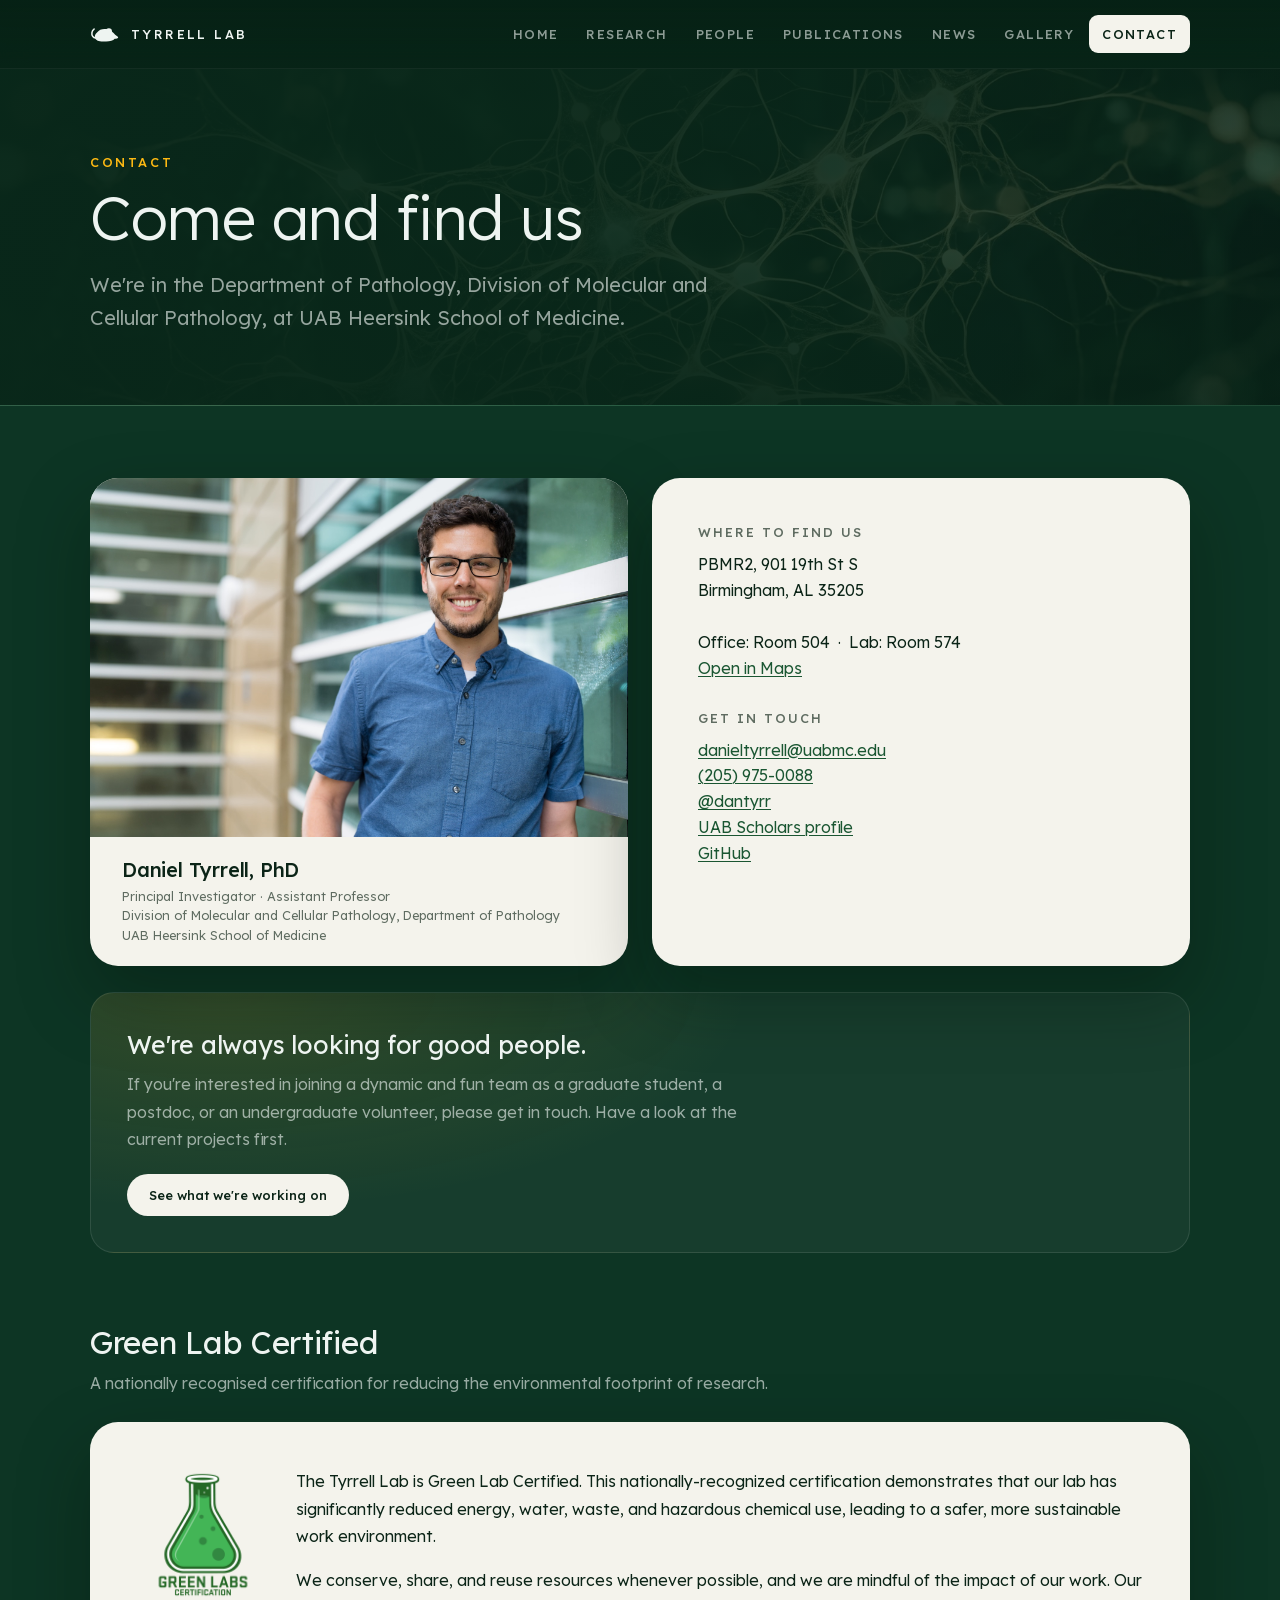
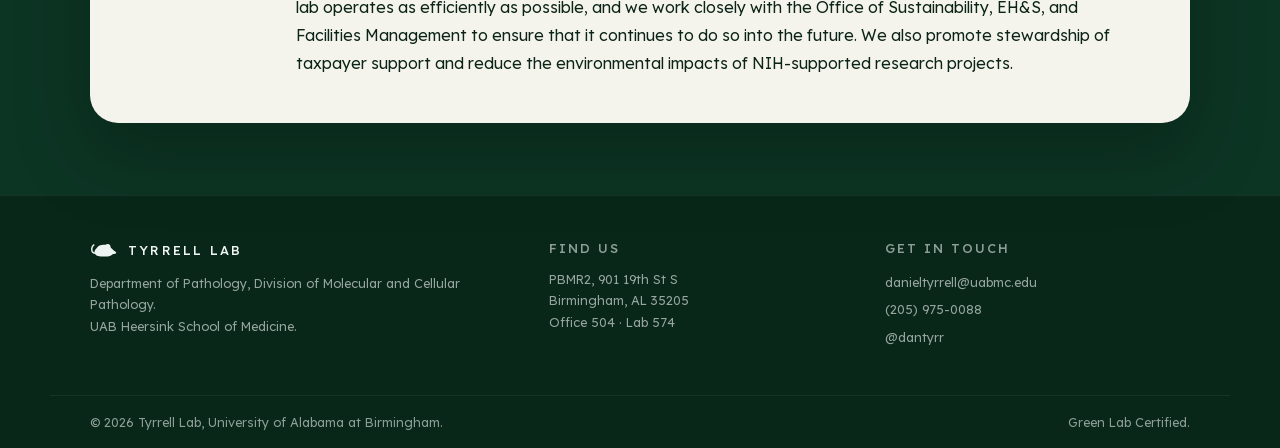
==== contact.html @ c0b66953 "v1" ====
<!DOCTYPE html>
<html lang="en">
<head>
<meta charset="utf-8">
<meta name="viewport" content="width=device-width, initial-scale=1, viewport-fit=cover">
<title>Contact &middot; Tyrrell Lab</title>
<meta name="description" content="Contact the Tyrrell Lab, Department of Pathology, UAB Heersink School of Medicine, Birmingham, Alabama.">
<link rel="icon" href="data:image/svg+xml,%3Csvg xmlns='http://www.w3.org/2000/svg' viewBox='0 0 22 24'%3E%3Crect width='22' height='24' rx='3' fill='%231a5632'/%3E%3Cellipse cx='11.4' cy='13' rx='6.2' ry='4.3' fill='%23fff'/%3E%3Ccircle cx='7.6' cy='8.9' r='2.5' fill='%23fff'/%3E%3Ccircle cx='16.3' cy='12.2' r='.9' fill='%231a5632'/%3E%3Cpath d='M5.4 14.6c-2 .3-3.2-.7-3-2.4' fill='none' stroke='%23fff' stroke-width='1.15' stroke-linecap='round'/%3E%3C/svg%3E">
<link rel="stylesheet" href="assets/css/site.css?v=89">
</head>
<body>
<div class="doc">
<a class="skip" href="#main">Skip to content</a>

<header class="hdr">
  <div class="hdr-in">
    <a class="brand" href="index.html"><svg viewBox="0 0 28 19" aria-hidden="true"><path d="M6.8 7.4C8.5 4.8 12.6 3.7 16.3 4.7c3.3.9 5.2 3 7.2 5 1.2 1.2 2.8 1.6 2.8 2.5s-1.8 1.2-3.2 1.2c-1.4 1.7-4.4 2.6-8 2.6h-4.5c-3.4 0-6.1-1.9-6.1-4.4 0-1.6.9-3 2.3-4.2Z"/><circle cx="17.6" cy="6.5" r="2.9"/><path d="M5.3 12.8C2.9 12.4 1.4 10.3 1.8 7.8 2 6.4 2.7 5.2 3.8 4.4" fill="none" stroke="currentColor" stroke-width="1.45" stroke-linecap="round" stroke-linejoin="round"/></svg><span>Tyrrell&nbsp;Lab</span></a>
    <button class="navtoggle" type="button" aria-expanded="false" aria-controls="nav" aria-label="Menu">
      <svg viewBox="0 0 24 24"><path d="M4 7h16M4 12h16M4 17h16"/></svg>
    </button>
    <nav class="mainnav" id="nav" aria-label="Primary">
      <a href="index.html">Home</a>
      <a href="research.html">Research</a>
      <a href="people.html">People</a>
      <a href="publications.html">Publications</a>
      <a href="news.html">News</a>
      <a href="gallery.html">Gallery</a>
      <a href="contact.html" aria-current="page">Contact</a>
    </nav>
  </div>
</header>

<section class="phero phero--cover">
  <div class="phero-bg" aria-hidden="true">
    <img src="assets/img/contact-cover.webp" width="1800" height="1005" alt=""
         fetchpriority="high" decoding="async">
  </div>
  <div class="phero-in">
    <p class="kicker">Contact</p>
    <h1>Come and find&nbsp;us</h1>
    <p class="sub">We're in the Department of Pathology, Division of Molecular and Cellular Pathology, at UAB Heersink School of Medicine.</p>
  </div>
</section>

<main class="body" id="main">
<div class="wrap">
  <div class="cmain">
  <figure class="pi-photo">
    <img src="assets/img/daniel-tyrrell-portrait.jpg" width="1800" height="1200"
         alt="Daniel Tyrrell outside the UAB Heersink School of Medicine"
         loading="eager" decoding="async">
    <figcaption>
      <span class="who">Daniel Tyrrell, PhD</span>
      <span class="what">Principal Investigator &middot; Assistant Professor<br>
        Division of Molecular and Cellular Pathology, Department of Pathology<br>
        UAB Heersink School of Medicine</span>
    </figcaption>
  </figure>

  <div class="sheet">
    <div class="cgrid">
      <div class="cblock">
        <h2>Where to find us</h2>
        <p class="big">
          PBMR2, 901 19th St S<br>
          Birmingham, AL 35205<br><br>
          Office: Room 504 &nbsp;&middot;&nbsp; Lab: Room 574<br>
          <a href="https://www.google.com/maps/search/?api=1&amp;query=901+19th+St+S,+Birmingham,+AL+35205" rel="noopener">Open in Maps</a>
        </p>
      </div>
      <div class="cblock">
        <h2>Get in touch</h2>
        <p class="big">
          <a href="mailto:danieltyrrell@uabmc.edu">danieltyrrell@uabmc.edu</a><br>
          <a href="tel:+12059750088">(205) 975-0088</a><br>
          <a href="https://www.twitter.com/dantyrr" rel="noopener">@dantyrr</a><br>
          <a href="https://scholars.uab.edu/display/dtyrrell" rel="noopener">UAB Scholars profile</a><br>
          <a href="https://github.com/dantyrr" rel="noopener">GitHub</a>
        </p>
      </div>
    </div>
  </div>
  </div>

  <div class="callout">
    <h2>We're always looking for good people.</h2>
    <p>If you're interested in joining a dynamic and fun team as a graduate student, a postdoc, or an undergraduate volunteer, please get in touch. Have a look at the current projects first.</p>
    <a class="cta" href="research.html">See what we're working on</a>
  </div>
</div>

<div class="wrap" style="padding-top:0">
  <h2 class="sec">Green Lab Certified</h2>
  <p class="sec-note">A nationally recognised certification for reducing the environmental footprint of research.</p>
  <div class="sheet">
    <div class="glab">
      <img src="assets/img/green-labs-logo_0.png" alt="Green Labs certification mark" width="132" height="132">
      <div class="prose">
        <p>The Tyrrell Lab is Green Lab Certified. This nationally-recognized certification demonstrates that our lab
           has significantly reduced energy, water, waste, and hazardous chemical use, leading to a safer, more
           sustainable work environment.</p>
        <p>We conserve, share, and reuse resources whenever possible, and we are mindful of the impact of our work.
           Our lab operates as efficiently as possible, and we work closely with the Office of Sustainability, EH&amp;S,
           and Facilities Management to ensure that it continues to do so into the future. We also promote stewardship
           of taxpayer support and reduce the environmental impacts of NIH-supported research projects.</p>
      </div>
    </div>
  </div>
</div>
</main>

<footer class="ftr">
  <div class="ftr-in">
    <div>
      <div class="fbrand"><svg viewBox="0 0 28 19" aria-hidden="true"><path d="M6.8 7.4C8.5 4.8 12.6 3.7 16.3 4.7c3.3.9 5.2 3 7.2 5 1.2 1.2 2.8 1.6 2.8 2.5s-1.8 1.2-3.2 1.2c-1.4 1.7-4.4 2.6-8 2.6h-4.5c-3.4 0-6.1-1.9-6.1-4.4 0-1.6.9-3 2.3-4.2Z"/><circle cx="17.6" cy="6.5" r="2.9"/><path d="M5.3 12.8C2.9 12.4 1.4 10.3 1.8 7.8 2 6.4 2.7 5.2 3.8 4.4" fill="none" stroke="currentColor" stroke-width="1.45" stroke-linecap="round" stroke-linejoin="round"/></svg><span>Tyrrell&nbsp;Lab</span></div>
      <p>Department of Pathology, Division of Molecular&nbsp;and&nbsp;Cellular Pathology.<br>
         UAB Heersink School of Medicine.</p>
    </div>
    <div>
      <h2>Find us</h2>
      <p>PBMR2, 901 19th St S<br>Birmingham, AL 35205<br>Office 504 &middot; Lab 574</p>
    </div>
    <div>
      <h2>Get in touch</h2>
      <a href="mailto:danieltyrrell@uabmc.edu">danieltyrrell@uabmc.edu</a>
      <a href="tel:+12059750088">(205) 975-0088</a>
      <a href="https://www.twitter.com/dantyrr" rel="noopener">@dantyrr</a>
    </div>
  </div>
  <div class="legal">
    <span>&copy; 2026 Tyrrell Lab, University of Alabama at Birmingham.</span>
    <span>Green Lab Certified.</span>
  </div>
</footer>
</div>

<script>
(function(){
  var b=document.querySelector('.navtoggle'), n=document.getElementById('nav');
  if(!b||!n) return;
  b.addEventListener('click',function(){
    var open=n.classList.toggle('open');
    b.setAttribute('aria-expanded', open?'true':'false');
  });
})();
</script>
<nav class="btmnav" aria-label="Sections">
  <a href="research.html">Research</a>
  <a href="people.html">People</a>
  <a href="publications.html">Publications</a>
  <a href="news.html">News</a>
  <a href="gallery.html">Gallery</a>
  <a href="contact.html" aria-current="page">Contact</a>
</nav>

</body>
</html>
---- assets/css/site.css ----
/* ═══════════════════════════════════════════════════════════════════════
   Tyrrell Lab — shared base

   Everything here is used by all six pages. The hero (index.html) keeps its
   own inline stylesheet for the stage, the scene and the liquid-metal
   controls; this file owns the brand, the type, and the chrome that the
   content pages are built from.

   The content pages deliberately do NOT use the hero's --u design unit.
   That unit scales every dimension with the viewport, which is right for a
   fixed 1600x880 composition and wrong for pages people actually read —
   body copy has to hold a sane measure and a sane size at every width.
   ═══════════════════════════════════════════════════════════════════════ */

@font-face{
  font-family:'Lexend';
  src:url('../vendor/lexend-latin.woff2') format('woff2');
  font-weight:100 900; font-style:normal; font-display:swap;
  unicode-range:U+0000-00FF,U+0131,U+0152-0153,U+02BB-02BC,U+02C6,U+02DA,U+02DC,U+0304,U+0308,U+0329,U+2000-206F,U+20AC,U+2122,U+2191,U+2193,U+2212,U+2215,U+FEFF,U+FFFD;
}

:root{
  /* ── UAB brand ──────────────────────────────────────────────────────
     Primary   UAB Green #1a5632 (PMS 357) · UAB Gold #fdb913 (PMS 7549)
     Secondary Dragon's Lair #033319 · Campus Green #90d408
               Ever Loyal Evergreen #17b045 · Bham Sky Blue #42caf0      */
  --uab-green:      #1a5632;
  --uab-gold:       #fdb913;
  --dragon:         #033319;
  --campus:         #90d408;
  --evergreen:      #17b045;
  --sky:            #42caf0;

  /* ── the ground ramp ──────────────────────────────────────────────
     One colour in six steps. Fourteen of these were loose literals until
     August 2026, eyeballed one surface at a time; sorted by lightness they
     turned out to already be a ramp, so naming it only made that visible.
     Nothing moved more than 0.018 in OKLCH in the change, and most of it
     moved less than 0.008.

     Written in OKLCH because that is where the relationship is legible:
     chroma tracks lightness at a fixed 0.187, which is the ratio the two
     original values already had, so the steps desaturate as they darken
     instead of going muddy. The hex on the line above each one is the
     fallback for engines without oklch(); this project has no build step
     to add one later.

     The spacing is deliberately uneven. -lift sits a hair above the ground
     because that is all a techgrid tile needs to separate from its gutter,
     while the recesses below drop in real steps. Pick a step by what the
     surface is doing, not by how dark it looks:

       -hi     raised ground, the hero
       -lift   a panel sitting above the page
        ground the page itself
       -sunk   what shows behind a photograph
       -deep   a recess
       -pit    the floor                                                  */
  --ground-hi:      #174d34;
  --ground-hi:      oklch(.3771 .0714 159.7);
  --ground-lift:    #103a27;
  --ground-lift:    oklch(.313 .0585 160);
  --ground:         #0d3524;
  --ground:         oklch(.2956 .0545 161.7);
  --ground-sunk:    #0a2c1c;
  --ground-sunk:    oklch(.262 .049 160);
  --ground-deep:    #062114;
  --ground-deep:    oklch(.222 .0415 160);
  --ground-pit:     #03180d;
  --ground-pit:     oklch(.186 .0348 160);

  /* Not pure white. On a saturated dark ground #fff halates: the letterforms
     bloom a little and thin strokes smear, which is why long passages here
     were tiring to read even though the contrast was 13.5:1 and no audit tool
     ever complained. This is the same hue as the ground ramp, 160, at a
     chroma of 0.008, which is inside the 0.005 to 0.01 that reads as "tinted
     neutral" rather than as a colour.

     The soft and faint steps carry the same tint at alpha so they keep
     adapting to whatever they sit on. Faint went from .56 to .58 to hold the
     margin it had: tinting costs a little contrast, and that step is the one
     that has to clear 4.5:1 against three different backgrounds.          */
  --ink:            #eef4f1;
  --ink:            oklch(.962 .008 160);
  --ink-soft:       rgba(238,244,241,.62);
  --ink-faint:      rgba(238,244,241,.58);
  --rule:           rgba(255,255,255,.055);

  --card:           #f4f3ec;
  --card-ink:       #0b2417;
  --card-label:     #5f6c61;
  /* Green ink on the cream card. Not part of the ground ramp: these sit on
     paper, and their job is contrast against it rather than depth.        */
  --card-link-hover:#0f3b22;
  --chip-ink:       #1d4d33;
  --note-ink:       #6a4d02;

  --ease: cubic-bezier(.22,.61,.36,1);
  --ease-out: cubic-bezier(.16,1,.3,1);

  --shell: 1180px;

  /* ── the type scale ───────────────────────────────────────────────
     Eight steps, each 1.25 times the one below it, from a 16px root. The
     rem values are the powers themselves: 1.25^-2, 1.25^-1, 1, 1.25, and
     so on, so the ratio is not a claim in a comment, it is the number.

     There were fifteen static sizes before this and eleven fluid ones,
     running 10, 10.5, 11, 11.5, 12, 12.5, 13, 13.5, 14, 14.5, 15, 16.5,
     17, 19, 21. Neighbours were 1.03 to 1.13 apart, which is under the
     threshold where an eye reads two sizes as different, so fifteen steps
     did the work of about four and the page read as one flat texture.
     Five of the clamps differed from each other by a single pixel.

     The four small steps are static. Display sizes are fluid, because a
     72px headline has to survive a 375px phone and body copy does not.
     Every clamp's ends are steps on this same ladder.

     Pick a step by what the text is, not by how big you want it. If a
     size does not exist here, the answer is almost never to add one.   */
  --t-micro:    0.64rem;                                 /* 10.24px */
  --t-label:    0.8rem;                                  /* 12.8px  */
  --t-body:     1rem;                                    /* 16px    */
  --t-lead:     1.25rem;                                 /* 20px    */
  --t-title:    clamp(1.25rem, 2.2vw, 1.5625rem);        /* 20 to 25   */
  --t-section:  clamp(1.5625rem, 2.9vw, 1.9531rem);      /* 25 to 31.25 */
  --t-page:     clamp(2.4414rem, 5.4vw, 3.8147rem);      /* 39 to 61   */
  --t-display:  clamp(3.0518rem, 7.6vw, 4.7684rem);      /* 48.8 to 76.3 */

  --hdr-h: 68px;
  --ftr-h: 46px;
  /* The bottom bar exists only below 900px. Declaring it as 0 here and
     raising it in that one media query lets every rule that has to make
     room for it just read the token, with no second media query each. */
  --btm-h: 0px;
}

*,*::before,*::after{ box-sizing:border-box; margin:0; padding:0; }
/* Buttons do not inherit type by default, so every icon button on the site was
   sitting at the user agent's 13.333px, a size that is on no ladder anywhere.
   Nothing rendered text at it, which is why it never showed, but it meant any
   future button copy would have landed off the scale by accident.          */
button{ font:inherit; }

html{ background:var(--ground); -webkit-text-size-adjust:100%; }
/* the slim footer anchors to this */
body{ position:relative; }
body{
  font-family:'Lexend',-apple-system,BlinkMacSystemFont,'Segoe UI',sans-serif;
  /* 350, not 300. Lexend is an open face already and 300 on a dark ground is
     thinner than it looks on paper. This is half a step, and it is the
     difference between body copy that reads and body copy that shimmers.  */
  font-weight:350;
  color:var(--ink);
  background:var(--ground);
  -webkit-font-smoothing:antialiased;
  -moz-osx-font-smoothing:grayscale;
}
/* No overflow-x:hidden here on purpose. It used to sit on body and was hiding
   two real bugs: the featured-publication grid and the Green Lab block both
   had tracks with a min-content floor that blew past the viewport at 280px.
   Both are fixed at the source (minmax(0,1fr)), so the next regression should
   be allowed to show itself rather than be swallowed. Hiding it also breaks
   position:sticky on the header in some engines. */

/* ═══ content-page chrome ═══════════════════════════════════════════════
   Only loaded meaningfully by the content pages; the hero overrides the
   header with its own dock. Scoped under .doc so nothing here can reach
   into index.html's stage.                                              */

.doc{ min-height:100svh; display:flex; flex-direction:column; }

/* ── header ─────────────────────────────────────────────────────────── */
.hdr{
  position:sticky; top:0; z-index:40;
  background:linear-gradient(180deg, rgba(6,32,20,.94), rgba(6,32,20,.82));
  border-bottom:1px solid var(--rule);
  backdrop-filter:blur(14px); -webkit-backdrop-filter:blur(14px);
}
.hdr-in{
  max-width:var(--shell); margin:0 auto;
  padding:0 clamp(20px,4vw,40px);
  height:var(--hdr-h); display:flex; align-items:center; gap:24px;
}
.brand{
  display:flex; align-items:center; gap:11px;
  color:var(--ink); text-decoration:none; flex:none;
  font-size:var(--t-label); font-weight:500; letter-spacing:2.4px; text-transform:uppercase;
  white-space:nowrap;
  /* the mark and wordmark are only 21px tall; the padding is what carries the
     link past the 24px minimum target size without moving anything */
  padding:4px 0;
}
.brand svg{ width:30px; height:21px; fill:currentColor; flex:none; }
.brand:hover{ opacity:.75; }

.mainnav{ margin-left:auto; display:flex; align-items:center; gap:2px; }
.mainnav a{
  display:inline-flex; align-items:center; height:38px; padding:0 13px;
  border-radius:9px;
  color:var(--ink-faint); text-decoration:none;
  font-size:var(--t-label); font-weight:500; letter-spacing:1.4px; text-transform:uppercase;
  white-space:nowrap;
  transition:color .18s var(--ease), background .18s var(--ease);
}
.mainnav a:hover{ color:var(--ink); background:rgba(255,255,255,.06); }
.mainnav a[aria-current="page"]{ color:var(--card-ink); background:var(--card); }

/* the menu button only exists below the nav's breakpoint */
.navtoggle{
  margin-left:auto; display:none;
  width:42px; height:42px; border:1px solid rgba(255,255,255,.16);
  border-radius:10px; background:rgba(255,255,255,.05);
  color:var(--ink); cursor:pointer;
  align-items:center; justify-content:center;
}
.navtoggle svg{ width:19px; height:19px; fill:none; stroke:currentColor; stroke-width:1.6; stroke-linecap:round; }

/* 900, not 820: seven nav items no longer fit a 1180px header below ~880px */
@media (max-width:900px){
  .mainnav{
    position:absolute; left:0; right:0; top:100%;
    flex-direction:column; align-items:stretch; gap:0;
    padding:8px clamp(20px,4vw,40px) 16px;
    background:var(--ground-sunk);
    box-shadow:0 18px 34px rgba(2,14,7,.44);
    border-bottom:1px solid var(--rule);
    display:none;
  }
  .mainnav.open{ display:flex; }
  .mainnav a{ height:48px; padding:0 12px; font-size:var(--t-label); letter-spacing:1.6px; }
  .navtoggle{ display:inline-flex; }
}

/* ── bottom navigation ───────────────────────────────────────────────
   Five destinations within thumb reach, below 900px only. The header is
   sticky, so this is not about reaching navigation at all; it is about
   reaching it without stretching to the top right corner of a large phone,
   and about the five pages being visible rather than folded behind a tap.

   It carries five of the seven. Home is the brand mark in the header, and
   Gallery stays in the menu, which keeps all seven reachable there. The
   menu is the overflow, not a duplicate.

   Sentence case, not the header's uppercase. "PUBLICATIONS" with the
   header's 1.4px tracking is 85px of text in a 75px cell at 375px, so the
   uppercase treatment cannot survive five items on a small phone. */
.btmnav{ display:none; }

@media (max-width:900px){
  :root{
    /* 54px of bar plus whatever the device reserves for its home indicator.
       viewport-fit=cover is already on every page, so env() resolves. */
    --btm-h: calc(54px + env(safe-area-inset-bottom, 0px));
  }
  /* In normal flow, not fixed: it is the last thing on the page and you
     reach it by scrolling to the end, rather than it standing over the
     content the whole way down. */
  .btmnav{
    /* space-between, not equal columns. Six equal cells hand "News" (28px of
       text) the same room as "Publications" (64px), which squeezed the
       smallest gap to 8.2px at 375 and made the row collide at 320.
       Distributing the slack by need gives an even 13.7px at 375, 12px at
       360, and only runs out below about 350. */
    display:flex; justify-content:space-between;
    padding-left:clamp(20px,4vw,40px); padding-right:clamp(20px,4vw,40px);
    height:var(--btm-h);
    padding-bottom:env(safe-area-inset-bottom, 0px);
    background:linear-gradient(180deg, rgba(6,32,20,.93), rgba(6,32,20,.985));
    border-top:1px solid var(--rule);
    backdrop-filter:blur(14px); -webkit-backdrop-filter:blur(14px);
  }
  .btmnav a{
    position:relative; flex:none;
    display:flex; align-items:center; justify-content:center;
    /* 6px a side is the space between labels, and it also keeps the
       narrowest target ("News", 28px of text) 40px wide. */
    padding:0 6px;
    color:var(--ink-faint); text-decoration:none;
    font-size:var(--t-micro); font-weight:500; letter-spacing:.2px;
    line-height:1.25; text-align:center;
    transition:color .18s var(--ease);
  }
  /* The whole cell is the target: 75px wide and 54px tall at 375px, well
     past the 24px floor, and the text inside it is not the hit area. */
  /* The two ends pin to the same gutter the footer above uses, and the
     middle three stay centred in their cells. Without this the first
     label's edge is (viewport / 5 - label width) / 2, which slides from
     8px at 320 to 26px at 500 and crosses the footer's fixed 20px on the
     way, so it reads as misaligned at every width except one. The cells
     stay full width, so the tap targets do not change. */
  /* The bar's own padding is the gutter now, so the ends drop their outer
     6px and land exactly on it. */
  .btmnav a:first-child{ padding-left:0; }
  .btmnav a:last-child { padding-right:0; }

  .btmnav a[aria-current="page"]{ color:var(--ink); }
  /* The rule marks the label, so on the two end cells it has to sit over
     the text rather than over the middle of the cell. */
  .btmnav a[aria-current="page"]::before{
    content:''; position:absolute; top:0; left:50%;
    width:24px; height:2px; margin-left:-12px;
    background:var(--uab-gold);
  }
  .btmnav a:focus-visible{ outline-offset:-3px; }

  /* The landing page's one-line credit comes off here. The bar is doing the
     work at the foot of the page on a phone, and the institution line sits
     on every content page's full .ftr, which the bar links to. */
  .ftr-slim{ display:none; }

}

/* Below 350px six labels and their gaps no longer fit one row, so the bar
   becomes a list instead. It is in normal flow already, so this costs nothing
   but its own height. --btm-h has to be restated because .ftr-slim is
   positioned off it: if a seventh item is ever added, change the 6 here. */
@media (max-width:349px){
  :root{ --btm-h: calc(6 * 44px + env(safe-area-inset-bottom, 0px)); }
  .btmnav{
    flex-direction:column;
    padding-left:0; padding-right:0;
  }
  .btmnav a,
  .btmnav a:first-child,
  .btmnav a:last-child{
    height:44px; width:100%;
    justify-content:flex-start;
    padding:0 clamp(20px,4vw,40px);
    border-top:1px solid var(--rule);
  }
  .btmnav a:first-child{ border-top:0; }
  /* a rule down the left edge, not a tick above a left-aligned label */
  .btmnav a[aria-current="page"]::before{
    left:0; top:0; width:2px; height:100%; margin-left:0;
  }
}

/* .ftr-slim is hidden below 900px (see the bar's media query above), so it
   never has to clear the bottom bar and bottom:0 is right at every width. */

/* ── page hero band ─────────────────────────────────────────────────── */
.phero{
  position:relative; overflow:hidden;
  /* Every content page starts its body at the same y. The heroes carry
     different amounts of copy (one- or two-line headlines, some with a sub,
     some without), so without this the first block of content jumped by up
     to 79px between pages and navigation read as unstable. The value tracks
     the tallest hero at each width: 259px at 375, 337px from 1265 up. The
     copy is centred so the slack splits above and below instead of pooling
     under the text. */
  min-height:clamp(259px, calc(201px + 10.9vw), 337px);
  display:flex; align-items:center;
  background:
    radial-gradient(70% 120% at 18% 0%, rgba(255,238,190,.10) 0%, rgba(255,238,190,0) 62%),
    radial-gradient(80% 130% at 96% 10%, rgba(3,20,10,.30) 0%, rgba(3,20,10,0) 60%),
    var(--ground-hi);
  border-bottom:1px solid var(--rule);
}
/* ── page hero with a cover image (contact.html) ─────────────────────
   The picture is atmosphere, not subject. Three things keep it there: the
   band is shorter than a normal .phero, the image is knocked back with a
   filter, and a two-axis veil sits over it so the type has a flat, dark
   field to sit on while the right edge keeps a little of the picture.
   The downstream content is what the page is for.                        */
.phero--cover{ isolation:isolate; }
.phero--cover .phero-bg{ position:absolute; inset:0; z-index:-2; }
.phero--cover .phero-bg img{
  width:100%; height:100%; object-fit:cover; object-position:64% 46%;
  display:block; filter:saturate(.72) brightness(.66);
}
.phero--cover::after{
  content:""; position:absolute; inset:0; z-index:-1; pointer-events:none;
  background:
    linear-gradient(90deg, rgba(9,40,26,.95) 0%, rgba(9,40,26,.88) 46%, rgba(9,40,26,.58) 100%),
    linear-gradient(180deg, rgba(6,28,18,.60) 0%, rgba(6,28,18,.24) 46%, rgba(6,28,18,.72) 100%);
}
/* research.html's plate arrives already dark on the left and bright only on
   the right, so it needs far less knocking back than contact's does. Lighter
   filter, lighter veil, and the gold branching survives to be seen. */
.phero--cover.phero--research .phero-bg img{
  object-position:58% 48%; filter:saturate(.88) brightness(.88);
}
.phero--cover.phero--research::after{
  background:
    linear-gradient(90deg, rgba(9,40,26,.90) 0%, rgba(9,40,26,.74) 44%, rgba(9,40,26,.26) 100%),
    linear-gradient(180deg, rgba(6,28,18,.40) 0%, rgba(6,28,18,.08) 45%, rgba(6,28,18,.56) 100%);
}

/* people.html's plate carries its bright spheres further left than research's
   branching does, so the veil holds its strength to 54% before it opens. */
.phero--cover.phero--people .phero-bg img{
  object-position:56% 50%; filter:saturate(.86) brightness(.84);
}
.phero--cover.phero--people::after{
  background:
    linear-gradient(90deg, rgba(9,40,26,.93) 0%, rgba(9,40,26,.84) 40%, rgba(9,40,26,.60) 54%, rgba(9,40,26,.24) 100%),
    linear-gradient(180deg, rgba(6,28,18,.40) 0%, rgba(6,28,18,.10) 45%, rgba(6,28,18,.56) 100%);
}

/* publications.html's plate is the most demanding of the three: it is flat
   dark to 48% and then steps hard into edge-lit glass, and the headline runs
   to 53%. So the veil holds full strength past the step and only opens at
   58%, rather than easing off from 44% the way the others do. */
.phero--cover.phero--pubs .phero-bg img{
  object-position:50% 50%; filter:saturate(.94) brightness(.94);
}
.phero--cover.phero--pubs::after{
  background:
    linear-gradient(90deg, rgba(9,40,26,.93) 0%, rgba(9,40,26,.88) 42%, rgba(9,40,26,.52) 56%, rgba(9,40,26,.14) 100%),
    linear-gradient(180deg, rgba(6,28,18,.34) 0%, rgba(6,28,18,.06) 45%, rgba(6,28,18,.50) 100%);
}

/* news.html's plate ramps gently rather than stepping, and its band of light
   sits low in the frame at 60-70% height, so the crop drops to match it and
   the veil eases off in proportion to the ramp rather than holding a wall. */
.phero--cover.phero--news .phero-bg img{
  object-position:50% 65%; filter:saturate(.92) brightness(.92);
}
.phero--cover.phero--news::after{
  background:
    linear-gradient(90deg, rgba(9,40,26,.90) 0%, rgba(9,40,26,.84) 46%, rgba(9,40,26,.58) 62%, rgba(9,40,26,.18) 100%),
    linear-gradient(180deg, rgba(6,28,18,.34) 0%, rgba(6,28,18,.06) 45%, rgba(6,28,18,.48) 100%);
}

@media (max-width:720px){
  /* on a narrow column the veil has to do more, there is no width left to
     fade across */
  .phero--cover::after{
    background:linear-gradient(180deg, rgba(9,40,26,.74) 0%, rgba(9,40,26,.86) 100%);
  }
  .phero--cover .phero-bg img{ object-position:58% 42%; filter:saturate(.72) brightness(.60); }
  /* research's own rule out-specifies the one above, so it needs restating
     here or the phone would keep the desktop veil. The crop also shifts left
     so the type lands on the plate's dark side rather than on the branches. */
  .phero--cover.phero--research::after{
    background:linear-gradient(180deg, rgba(9,40,26,.66) 0%, rgba(9,40,26,.84) 100%);
  }
  .phero--cover.phero--research .phero-bg img{
    object-position:40% 48%; filter:saturate(.88) brightness(.74);
  }
  .phero--cover.phero--people::after{
    background:linear-gradient(180deg, rgba(9,40,26,.70) 0%, rgba(9,40,26,.86) 100%);
  }
  .phero--cover.phero--people .phero-bg img{
    object-position:34% 50%; filter:saturate(.86) brightness(.70);
  }
  /* the headline runs to 94% of the band here, straight across the glass,
     so the veil covers the whole width rather than fading */
  .phero--cover.phero--pubs::after{
    background:linear-gradient(180deg, rgba(9,40,26,.78) 0%, rgba(9,40,26,.88) 100%);
  }
  .phero--cover.phero--pubs .phero-bg img{
    object-position:50% 50%; filter:saturate(.90) brightness(.66);
  }
  /* the headline crosses the whole width here, and at this size almost the
     full plate is visible, so the veil covers rather than fades */
  .phero--cover.phero--news::after{
    background:linear-gradient(180deg, rgba(9,40,26,.76) 0%, rgba(9,40,26,.88) 100%);
  }
  .phero--cover.phero--news .phero-bg img{
    object-position:62% 64%; filter:saturate(.92) brightness(.70);
  }
}

/* Below 360px the copy wraps onto more lines, so the heroes get taller as the
   viewport gets narrower. That runs opposite to the clamp above, which cannot
   express a non-monotonic curve, so this step covers 280-359 where the
   tallest hero reaches 308px. */
@media (max-width:359px){
  .phero{ min-height:308px; }
}

.phero-in{
  width:100%; max-width:var(--shell); margin:0 auto;
  /* Tightened from 86/72: the band is an introduction, not a stage. Every
     content page uses this, so the five heroes stay the same height. */
  padding:clamp(36px,4.6vw,58px) clamp(20px,4vw,40px) clamp(28px,3.6vw,44px);
}
.kicker{
  font-size:var(--t-label); font-weight:500; letter-spacing:2.6px; text-transform:uppercase;
  color:var(--uab-gold); margin-bottom:16px;
}
.phero h1{
  font-size:var(--t-page); line-height:1.04;
  font-weight:300; letter-spacing:-.5px; color:var(--ink);
  max-width:16ch;
}
.phero p.sub{
  margin-top:20px; max-width:56ch;
  font-size:var(--t-lead); line-height:1.62; color:var(--ink-soft);
}

/* ── body ───────────────────────────────────────────────────────────── */
main.body{ flex:1; }
.wrap{
  max-width:var(--shell); margin:0 auto;
  padding:clamp(40px,6vw,72px) clamp(20px,4vw,40px);
}

.sheet{
  background:var(--card); color:var(--card-ink);
  border-radius:28px; padding:clamp(26px,4vw,46px);
  box-shadow:0 30px 70px rgba(2,18,9,.34);
}
.sheet + .sheet{ margin-top:24px; }

h2.sec{
  font-size:var(--t-section); line-height:1.18;
  font-weight:400; letter-spacing:-.3px; color:var(--ink);
  margin-bottom:8px;
}
/* the 8px above is measured to sit tight against a .sec-note, which then
   supplies the real gap. A section with no note has to supply it itself, or
   the heading ends up 8px off its own content. Falls back to the tight gap
   where :has() is unsupported, which is degraded rather than broken. */
h2.sec:not(:has(+ .sec-note)){ margin-bottom:26px; }
.sheet h2, .sheet h3{ color:var(--card-ink); }
/* 69ch, not 62: the Green Lab line measures 630px set solid and 62ch caps at
   569, which left "research." stranded on a line of its own. Still inside the
   65-75ch measure. */
.sec-note{ color:var(--ink-soft); font-size:var(--t-body); line-height:1.65; margin-bottom:26px; max-width:69ch; }
.research-atlas .tool-section .sec-note{ white-space:nowrap; }

/* ── section divider ────────────────────────────────────────────────────
   Four segments, because the section below it is four lines of work. The
   mark counts the content instead of decorating it, which is the whole
   reason it is not a single rule: add a fifth project and you add a fifth
   <i>, or the divider stops being true.

   It is deliberately hairline. On this ground a rule at full strength
   reads as a border and starts fencing the section off from the page,
   which is the opposite of what a divider is for.

   aria-hidden: the heading above already names the section, so this is
   typography rather than information.                                    */
.sdiv{ display:flex; gap:12px; margin:0 0 30px; }
.sdiv i{ flex:1; height:1px; background:rgba(255,255,255,.17); }
@media (max-width:560px){
  .sdiv{ gap:8px; margin-bottom:22px; }
}

.prose p{ font-size:var(--t-body); line-height:1.72; margin-bottom:1em; }
.prose p:last-child{ margin-bottom:0; }
.prose a{ color:var(--uab-green); text-decoration:underline; text-underline-offset:2px; }
.prose a:hover{ color:var(--card-link-hover); }
.prose strong{ font-weight:600; }

/* ── people ─────────────────────────────────────────────────────────── */
.people{ display:grid; gap:22px; }
.person{
  background:var(--card); color:var(--card-ink);
  border-radius:26px; overflow:hidden;
  display:grid; grid-template-columns:224px 1fr;
  box-shadow:0 24px 56px rgba(2,18,9,.30);
}
/* A fixed portrait ratio, top-aligned. Letting the figure stretch to the row
   made the PI's photo a 224x603 sliver — the taller the bio, the worse the
   crop, which is exactly backwards. */
.person > figure{
  position:relative; background:var(--ground-sunk);
  aspect-ratio:3/4; align-self:start; overflow:hidden;
}
.person > figure img{
  position:absolute; inset:0; width:100%; height:100%;
  object-fit:cover; object-position:50% 18%; display:block;
}
.person-b{ padding:clamp(22px,3vw,32px); min-width:0; }
.person h2, .person h3{ font-size:var(--t-lead); font-weight:500; letter-spacing:-.2px; line-height:1.25; }
.person .role{ margin-top:5px; color:var(--card-label); font-size:var(--t-label); font-weight:400; letter-spacing:.3px; }
.person .bio{ margin-top:15px; font-size:var(--t-body); line-height:1.68; }
.person .bio p + p{ margin-top:.85em; }
.links{ margin-top:16px; display:flex; flex-wrap:wrap; gap:8px; }
.links a{
  display:inline-flex; align-items:center; gap:6px;
  padding:7px 13px; border-radius:999px;
  background:rgba(26,86,50,.09); border:1px solid rgba(26,86,50,.18);
  color:var(--uab-green); text-decoration:none;
  font-size:var(--t-label); font-weight:500; letter-spacing:.2px;
  transition:background .18s var(--ease), border-color .18s var(--ease);
}
.links a:hover{ background:rgba(26,86,50,.16); border-color:rgba(26,86,50,.34); }
@media (max-width:720px){
  .person{ grid-template-columns:1fr; }
  /* A portrait stays a portrait. This used to be a fixed 264px band, which
     turned a full-width slot into a 1.27:1 letterbox and then asked cover()
     to fit portrait photographs into it. Every one of the five was cut, and
     the more portrait the source the worse it got: 37% off the bottom of a
     933x1400 headshot, which is the chin and the mouth. 4/5 is wide enough
     that the squarer photographs only lose their sides, and tall enough
     that the tall ones keep a face.

     If you add someone whose photo is more portrait than 4/5, check them
     here before shipping. The frame does not warn you, it just crops.     */
  .person > figure{ aspect-ratio:4/5; }
  .person > figure img{ object-position:50% 28%; }
}

/* alumni */
.alumni{ list-style:none; display:grid; gap:2px; }
.alumni li{
  display:flex; flex-wrap:wrap; gap:4px 12px; align-items:baseline;
  padding:13px 2px; border-bottom:1px solid rgba(11,36,23,.10);
  font-size:var(--t-body);
}
.alumni li:last-child{ border-bottom:0; }
.alumni .who{ font-weight:500; }
.alumni .what{ color:var(--card-label); font-size:var(--t-label); }

/* ═══ research page ══════════════════════════════════════════════════
   This page carries two kinds of image and they need opposite treatment.

   FIGURES — schematics, plots, anything with a label on it — must be shown
   whole. The old grid forced every image into one 2.38:1 box with
   object-fit:cover, which kept 42% of a square confocal frame and 52% of the
   blood-brain-barrier schematic. Cropping a photograph is a style choice;
   cropping a diagram deletes the labels, so these never crop.

   MICROGRAPHS are atmospheric and tolerate any framing, but they still look
   wrong squeezed to a common shape. They go in a masonry column at their own
   native ratio with height:auto, so nothing is cropped anywhere on the page.
   ═══════════════════════════════════════════════════════════════════════ */

/* ── the lead claim ─────────────────────────────────────────────────── */
.lead{
  font-size:var(--t-section); line-height:1.4; font-weight:300;
  letter-spacing:-.3px; color:var(--ink); max-width:24ch;
}
.lead b{ font-weight:400; color:var(--uab-gold); }
.lead-note{ margin-top:18px; max-width:54ch; font-size:var(--t-body); line-height:1.75; color:var(--ink-soft); }

/* ── a figure shown whole ───────────────────────────────────────────── */
.rfig{
  background:var(--card); color:var(--card-ink);
  border-radius:26px; overflow:hidden;
  box-shadow:0 26px 60px rgba(2,18,9,.32);
}
.rfig img{
  display:block; width:100%; height:auto;   /* native ratio — never cropped */
  padding:clamp(12px,1.8vw,20px);
}
.rfig figcaption{
  padding:0 clamp(18px,2.4vw,26px) 20px;
  font-size:var(--t-label); line-height:1.6; color:var(--card-label);
}
.rfig figcaption b{ display:block; color:var(--card-ink); font-weight:500; font-size:var(--t-label); margin-bottom:4px; }

/* ── publications ───────────────────────────────────────────────────── */
.pubs{ list-style:none; counter-reset:pub; }
.pubs li{
  position:relative; padding:20px 0 20px 52px;
  border-bottom:1px solid rgba(11,36,23,.10);
  font-size:var(--t-body); line-height:1.66;
}
.pubs li:last-child{ border-bottom:0; }
.pubs li::before{
  counter-increment:pub; content:counter(pub);
  position:absolute; left:0; top:22px;
  width:34px; text-align:right;
  font-size:var(--t-label); font-weight:500; color:var(--card-label);
  font-variant-numeric:tabular-nums;
}
/* The title is the one part of a citation that is not authors or journal, and
   the landing page's latest-publication block reads it by this class. Wrap it
   on every new entry or that block falls back to the whole citation. */
.pubs .ti{ font-weight:500; }
.pubs .lab{ font-weight:600; }
.pubs .meta{ display:block; margin-top:6px; font-size:var(--t-label); color:var(--card-label); }
.pubs .meta a{ color:var(--uab-green); text-decoration:underline; text-underline-offset:2px; }
.pubs .note{
  display:inline-block; margin-top:8px; padding:5px 11px; border-radius:999px;
  background:rgba(253,185,19,.16); border:1px solid rgba(253,185,19,.34);
  font-size:var(--t-label); color:var(--note-ink);
}
@media (max-width:560px){
  .pubs li{ padding-left:0; }
  .pubs li::before{ position:static; display:block; text-align:left; width:auto; margin-bottom:6px; }
}

/* ── news feed ────────────────────────────────────────────────────────
   A year spine down the left gutter: a rule the whole feed hangs off, the
   year sitting ON it as a marker that breaks the line, and every post a node.
   Same gutter geometry as .pubyear so the two list pages read as one system,
   but drawn as a chronology, which is what news is.

   Posts come in three tiers. The old page gave a $3M R01 and a ten-word
   "presented at X" note the same card, and inflated a lone photo to 540px —
   four posts near the bottom were ~580px each for almost no content.        */
.yrjump{ display:flex; flex-wrap:wrap; gap:8px; margin-bottom:clamp(24px,3.4vw,38px); }
.yrjump a{
  padding:7px 15px; border-radius:999px;
  border:1px solid rgba(255,255,255,.16); background:rgba(255,255,255,.05);
  color:var(--ink-soft); text-decoration:none;
  font-size:var(--t-label); font-weight:500; letter-spacing:1.4px;
  font-variant-numeric:tabular-nums;
  transition:color .18s var(--ease), background .18s var(--ease), border-color .18s var(--ease);
}
.yrjump a:hover{ color:var(--ink); background:rgba(255,255,255,.11); border-color:rgba(255,255,255,.3); }

/* Topic filter. Same pill as the year jump, so the two rows read as one
   control block; the pressed state is the only thing that separates them.
   Both .yr and .post set a display, which beats the [hidden] UA rule outright,
   hence the explicit hide below — without it the filter does nothing at all. */
.kindfilter{ display:flex; flex-wrap:wrap; gap:8px; margin-bottom:10px; }
.kindfilter button{
  padding:7px 15px; border-radius:999px;
  border:1px solid rgba(255,255,255,.16); background:rgba(255,255,255,.05);
  color:var(--ink-soft); font-family:inherit;
  font-size:var(--t-label); font-weight:500; letter-spacing:1.4px;
  cursor:pointer;
  transition:color .18s var(--ease), background .18s var(--ease), border-color .18s var(--ease);
}
.kindfilter button:hover{ color:var(--ink); background:rgba(255,255,255,.11); border-color:rgba(255,255,255,.3); }
.kindfilter button[aria-pressed="true"]{
  color:var(--uab-gold); border-color:rgba(255,199,44,.55); background:rgba(255,199,44,.08);
}
.kindfilter .n{ margin-left:7px; opacity:.5; font-variant-numeric:tabular-nums; }
.kindfilter-live{
  margin:0 0 clamp(24px,3.4vw,38px); min-height:1em;
  color:var(--ink-soft); font-size:var(--t-label); letter-spacing:.4px;
}
.kindfilter-live:empty{ margin-bottom:0; }
.feed .yr[hidden], .feed .post[hidden], .yrjump a[hidden]{ display:none; }
.yr.is-last::before{ bottom:auto; height:calc(100% - 46px); }

.feed{ --gut:128px; --spine:44px; }
.yr{ display:grid; grid-template-columns:var(--gut) minmax(0,1fr); position:relative; }
.yr::before{                                   /* the spine */
  content:""; position:absolute; top:0; bottom:0;
  left:var(--spine); width:1px; background:rgba(255,255,255,.13);
}
.yr:last-child::before{ bottom:auto; height:calc(100% - 46px); }
.yr-mark{
  grid-column:1; grid-row:1; align-self:start; z-index:2;
  position:sticky; top:calc(var(--hdr-h) + 20px);
  display:flex; align-items:center; justify-content:center;
  width:88px; height:34px; border-radius:999px;
  background:var(--ground); border:1px solid rgba(255,255,255,.18);
  color:var(--uab-gold); font-size:var(--t-label); font-weight:500; letter-spacing:1.8px;
  font-variant-numeric:tabular-nums;
}
.yr-posts{ grid-column:2; grid-row:1; display:grid; gap:20px; padding-bottom:28px; }
.yr + .yr .yr-posts{ padding-top:8px; }

.post{
  position:relative;
  background:var(--card); color:var(--card-ink);
  border-radius:24px; overflow:hidden;
  box-shadow:0 20px 48px rgba(2,18,9,.28);
}
.post::before{                                 /* the node on the spine */
  content:""; position:absolute; top:30px;
  left:calc(-1 * var(--gut) + var(--spine) - 4px);
  width:8px; height:8px; border-radius:50%;
  background:var(--uab-gold); box-shadow:0 0 0 5px var(--ground);
}
.post-b{ padding:clamp(22px,3vw,32px); }
.post-meta{ display:flex; align-items:center; gap:12px; flex-wrap:wrap; }
.post-meta time{
  font-size:var(--t-label); font-weight:500; letter-spacing:2px; text-transform:uppercase;
  color:var(--card-label);
}
.kind{
  padding:3px 10px; border-radius:999px;
  background:rgba(26,86,50,.10); border:1px solid rgba(26,86,50,.20);
  color:var(--uab-green);
  font-size:var(--t-micro); font-weight:600; letter-spacing:1.6px; text-transform:uppercase;
}
.post h2, .post h3{ margin-top:10px; font-size:var(--t-title); font-weight:500; letter-spacing:-.2px; line-height:1.28; }
.post p:not(.post-meta){ margin-top:12px; font-size:var(--t-body); line-height:1.68; }
.post p a{ color:var(--uab-green); text-decoration:underline; text-underline-offset:2px; }
.chip{
  display:inline-flex; align-items:center; gap:8px; margin-top:16px;
  padding:9px 16px; border-radius:999px;
  background:rgba(26,86,50,.09); border:1px solid rgba(26,86,50,.20);
  color:var(--uab-green); text-decoration:none;
  font-size:var(--t-label); font-weight:500;
  transition:background .18s var(--ease), border-color .18s var(--ease);
}
.chip:hover{ background:rgba(26,86,50,.17); border-color:rgba(26,86,50,.36); }
.chip svg{ width:14px; height:14px; flex:none; }

/* photo tiles: a row of figures whose flex-grow is each one's own aspect
   ratio, so every width is r*k and every height is k — the row bottoms line
   up exactly and nothing is cropped to make that happen */
.grow{ display:flex; gap:4px; }
.grow + .grow{ margin-top:4px; }
.post .shot{ flex:var(--r) 1 0; min-width:0; margin:0; }
.post .shot > button{
  display:block; width:100%; padding:0; border:0; background:var(--ground-sunk);
  cursor:zoom-in; line-height:0; overflow:hidden;
}
.post .shot img{ display:block; width:100%; height:auto; transition:transform .5s var(--ease-out); }
.post .shot > button:hover img{ transform:scale(1.035); }
.post .shot > button:focus-visible{ outline:2px solid var(--uab-gold); outline-offset:-3px; }

/* ── tier: lead ───────────────────────────────────────────────────── */
.post--lead .post-b{ padding-bottom:clamp(18px,2.4vw,24px); }
.post--lead h2, .post--lead h3{ font-size:var(--t-section); font-weight:400; letter-spacing:-.6px; line-height:1.14; }
.post--lead > .post-b > p{ font-size:var(--t-body); max-width:62ch; }
/* NOT .gallery — research.html already owns that name for its column-count
   masonry, and the lead's rows were inheriting column-count:2. */
.post--lead .sheetshots{ padding:0 4px 4px; }

/* ── tier: story ──────────────────────────────────────────────────── */
.post--story{ display:grid; grid-template-columns:minmax(0,1fr) 300px; align-items:center; gap:0; }
/* the photo keeps its own ratio and the taller of the two columns sets the
   card height. Stretching it to match the text meant object-fit:cover, and
   cover in a 300px column throws away a third of a landscape frame. */
.post--story .post-media{ align-self:center; display:flex; flex-direction:column; gap:3px; }
.post--story .post-media img{ width:100%; height:auto; }
/* Flipping with order:-1 moved the photo into the 1fr column and squeezed
   the prose into the 300px one. Swap the track sizes instead, so the text
   always gets the wide column whichever side the photo is on. */
.post--story.post--flip{ grid-template-columns:300px minmax(0,1fr); }
.post--story.post--flip .post-media{ order:-1; }
.post--story:not(:has(.post-media)){ grid-template-columns:1fr; }

.pullquote{
  margin-top:18px; padding:2px 0 2px 18px;
  border-left:3px solid var(--uab-gold);
  font-size:var(--t-lead); line-height:1.5; font-weight:300; letter-spacing:-.1px;
  color:var(--card-ink);
}
/* the marks go on the quote's own <p>: on the blockquote, ::after landed
   after the <cite> and hung a stray closing quote below the attribution */
.pullquote > p{ margin-top:0; font-size:inherit; line-height:inherit; }
.pullquote > p::before{ content:"\201C"; }
.pullquote > p::after{ content:"\201D"; }
.pullquote cite{
  display:block; margin-top:9px;
  font-size:var(--t-label); font-style:normal; font-weight:500;
  letter-spacing:1.8px; text-transform:uppercase; color:var(--card-label);
}
.pullquote cite::before{ content:"\2014\00a0"; }

/* three or more photos will not fit a 300px side column without either
   cropping them or making the card absurdly tall, so they run as a sheet
   under the text at full width, the same as the lead's */
.post--sheet{ display:block; }
.post--sheet .sheetshots{ padding:0 4px 4px; }

/* ── tier: brief ──────────────────────────────────────────────────── */
.post--brief{ display:grid; grid-template-columns:132px minmax(0,1fr); align-items:stretch; }
.post--brief.post--nothumb{ grid-template-columns:1fr; }
.post--brief .brief-thumb{ overflow:hidden; }
.post--brief .brief-thumb .shot{ height:100%; }
.post--brief .brief-thumb button{ height:100%; }
.post--brief .brief-thumb img{ height:100%; object-fit:cover; }
.post--brief .post-b{ padding:18px clamp(18px,2.4vw,26px); align-self:center; }
.post--brief h2, .post--brief h3{ margin-top:7px; font-size:var(--t-lead); font-weight:500; line-height:1.34; }
.post--brief::before{ top:22px; }

@media (max-width:820px){
  .feed{ --gut:74px; --spine:26px; }
  .yr-mark{ width:52px; height:28px; font-size:var(--t-label); letter-spacing:1.2px; }
  .post--story{ grid-template-columns:minmax(0,1fr) 232px; }
  .post--story.post--flip{ grid-template-columns:232px minmax(0,1fr); }
}
@media (max-width:640px){
  /* the spine costs more than it gives at this width: one column, year on top */
  .feed{ --gut:0px; }
  .yr{ grid-template-columns:1fr; }
  .yr::before{ display:none; }
  .yr-mark{ grid-column:1; grid-row:auto; position:static; margin-bottom:14px; }
  .yr-posts{ grid-column:1; grid-row:auto; }
  .post::before{ display:none; }
  .post--story, .post--story.post--flip{ grid-template-columns:1fr; }
  .post--story .post-media{ flex-direction:row; order:-1; }
  .post--story.post--flip .post-media{ order:-1; }
  .post--story .post-media img{ height:auto; object-fit:contain; }
  .post--brief{ grid-template-columns:104px minmax(0,1fr); }
  .post--brief.post--nothumb{ grid-template-columns:1fr; }
  /* Thirteen photos across a 375px card is a 60px-wide thumbnail. The rows
     collapse into one horizontal filmstrip instead: display:contents drops
     the row wrappers so every shot becomes a child of the scroller, keeps
     its own ratio at a fixed height, and nothing is cropped. */
  .post--lead .sheetshots, .post--sheet .sheetshots{
    display:flex; gap:4px; overflow-x:auto; padding:0 0 10px;
    scroll-snap-type:x proximity; -webkit-overflow-scrolling:touch;
    overscroll-behavior-x:contain;
  }
  .post--lead .grow, .post--sheet .grow{ display:contents; }
  .post--lead .shot, .post--sheet .shot{ flex:0 0 auto; scroll-snap-align:start; }
  .post--lead .shot > button, .post--sheet .shot > button{ width:auto; }
  .post--lead .shot img, .post--sheet .shot img{ height:180px; width:auto; max-width:none; }
}
@media (prefers-reduced-motion:reduce){
  .post .shot img{ transition:none; }
  .post .shot > button:hover img{ transform:none; }
}

/* ── PI portrait ────────────────────────────────────────────────────── */
/* ── contact: photo beside the details ──────────────────────────────
   The photo used to run full width under a 460px max-height with
   object-fit:cover, which threw away 37% of the frame. Shown whole at full
   width it would be 733px tall and push every contact detail below the fold,
   so it sits beside them instead: whole, and about 385px tall. */
/* stretch, not start: the two cards share a row height. The photo keeps its
   own ratio and the caption sits under it; whatever paper is left over falls
   below, which is what squares the two cards off against each other. */
.cmain{ display:grid; grid-template-columns:1fr 1fr; gap:24px; align-items:stretch; }
.cmain > *{ min-height:100%; }
.pi-photo{ display:flex; flex-direction:column; }
@media (max-width:820px){ .cmain{ grid-template-columns:minmax(0,1fr); } }
.cmain .cgrid{ grid-template-columns:minmax(0,1fr); gap:28px; }

.pi-photo{
  border-radius:28px; overflow:hidden; margin-bottom:0;
  background:var(--card); color:var(--card-ink);
  box-shadow:0 30px 70px rgba(2,18,9,.34);
}
.pi-photo img{
  display:block; width:100%; height:auto;   /* native ratio — never cropped */
}
.pi-photo figcaption{
  padding:20px clamp(22px,3vw,32px);
  display:flex; flex-direction:column; gap:5px;
}
.pi-photo .who{ font-size:var(--t-lead); font-weight:500; letter-spacing:-.2px; }
.pi-photo .what{ font-size:var(--t-label); line-height:1.55; color:var(--card-label); }

/* ── contact ────────────────────────────────────────────────────────── */
.cgrid{ display:grid; grid-template-columns:1fr 1fr; gap:22px; }
@media (max-width:720px){ .cgrid{ grid-template-columns:minmax(0,1fr); } }
.cblock h2, .cblock h3{ font-size:var(--t-label); font-weight:500; letter-spacing:2px; text-transform:uppercase; color:var(--card-label); }
.cblock .big{ margin-top:12px; font-size:var(--t-body); line-height:1.62; overflow-wrap:anywhere; }
.cblock a{ color:var(--uab-green); text-decoration:underline; text-underline-offset:2px; }

/* ── callout ────────────────────────────────────────────────────────── */
.callout{
  margin-top:26px; border-radius:24px; padding:clamp(24px,3.4vw,36px);
  background:
    radial-gradient(80% 140% at 12% 0%, rgba(253,185,19,.12), rgba(253,185,19,0) 60%),
    rgba(255,255,255,.045);
  border:1px solid rgba(255,255,255,.10);
}
.callout h2, .callout h3{ font-size:var(--t-title); font-weight:400; letter-spacing:-.2px; color:var(--ink); }
.callout p{ margin-top:11px; font-size:var(--t-body); line-height:1.73; color:var(--ink-soft); max-width:62ch; }
.callout a.cta{
  display:inline-flex; align-items:center; gap:9px; margin-top:20px;
  padding:13px 22px; border-radius:999px;
  background:var(--card); color:var(--card-ink); text-decoration:none;
  font-size:var(--t-label); font-weight:500;
  transition:transform .3s var(--ease-out), background .3s var(--ease);
}
.callout a.cta:hover{ transform:translateY(-2px); background:var(--ink); }

/* ── footer ─────────────────────────────────────────────────────────── */
.ftr{ border-top:1px solid var(--rule); background:rgba(3,20,10,.42); }
.ftr-in{
  max-width:var(--shell); margin:0 auto;
  padding:44px clamp(20px,4vw,40px);
  display:grid; grid-template-columns:1.4fr 1fr 1fr; gap:32px;
}
@media (max-width:720px){ .ftr-in{ grid-template-columns:1fr; gap:26px; } }
/* minmax(0,132px), not a bare 132px: at a large reader font size the prose
   column needs every pixel, and a rigid logo column made this block the last
   thing on the site that could still push a phone sideways. The mark shrinks
   before the words do.                                                      */
.glab{ display:grid; grid-template-columns:minmax(0,132px) minmax(0,1fr); gap:28px; align-items:start; }
.glab img{ width:100%; max-width:132px; height:auto; display:block; }
/* Below this the fixed logo column and the prose cannot both hold a sane
   measure, so the mark goes above the text rather than squeezing it.

   In em, not px, and deliberately: this breakpoint exists to protect a text
   measure, so it has to answer to the reader's font size and not only to the
   viewport. 22.4375em is 359px at the default, so nothing changed; at a 32px
   reader default it fires at 718px, which is what stops this block being the
   one thing on the site that still overflows a phone at 200% text.          */
@media (max-width:22.4375em){
  .glab{ grid-template-columns:minmax(0,1fr); gap:18px; }
}

.ftr h2{
  font-size:var(--t-label); font-weight:500; letter-spacing:2px; text-transform:uppercase;
  color:var(--ink-faint); margin-bottom:13px;
}
.ftr p, .ftr a{ font-size:var(--t-label); line-height:1.66; color:var(--ink-soft); }
.ftr a{ text-decoration:none; display:block; padding:3px 0; }
.ftr a:hover{ color:var(--ink); }
.ftr .fbrand{
  display:flex; align-items:center; gap:10px; margin-bottom:13px;
  color:var(--ink); font-size:var(--t-label); font-weight:500; letter-spacing:2.2px; text-transform:uppercase;
}
.ftr .fbrand svg{ width:28px; height:20px; fill:currentColor; }
.legal{
  border-top:1px solid var(--rule);
  padding:18px clamp(20px,4vw,40px);
  max-width:var(--shell); margin:0 auto;
  font-size:var(--t-label); color:var(--ink-faint);
  display:flex; flex-wrap:wrap; gap:6px 18px; justify-content:space-between;
}

/* ── latest publication and news (narrow only) ────────────────────────
   The landing page says what the lab studies but carries no evidence that it
   is active, which is the first thing a prospective trainee and a peer each
   want. This block answers both: one paper, two posts.

   It is filled by assets/js/latest.js from the real pages, so editing
   news.html or publications.html is all it takes to update it. The section
   ships `hidden` and the script removes that only once it has content, so a
   failed fetch leaves no empty box.

   Narrow only. The wide landing page is sized to be exactly one screen and
   this would end that; see NOTES.md. */
.latest{ display:none; }

@media (max-width:900px){
  .latest:not([hidden]){
    display:grid;
    padding:0 clamp(20px,4vw,40px) 34px;
    /* No background, deliberately. .hero paints its own --ground-hi
       (#174d34) base and the body underneath is --ground (#0d3524), so the
       hero's bottom edge steps down onto a darker page. That step was read
       as a seam and blended out once; it is wanted. It is what separates
       this block from the hero, and it is why the text here sits on its own
       darker ground while the line above it floats over the scene. Leave it
       transparent and let the page's own colour do the work. */
  }
  /* No plate under these. The two cards above are the page's cream objects
     and giving these the same treatment made four stacked slabs; on the
     ground with a rule between them they read as a footnote to the cards
     rather than as more of them. The rule matches .sdiv's. */
  /* More room above a rule than below it, so the rule groups with the
     kicker it introduces rather than clinging to the text it follows. It was
     22px above and 2px below, which put the news rule almost on the last
     line of the publication title. */
  .lblock{
    padding:20px 0 30px;
    border-top:1px solid rgba(255,255,255,.17);
  }
  .lblock:last-child{ padding-bottom:4px; }
  .lblock-k{
    font-size:var(--t-micro); font-weight:500; letter-spacing:1.6px;
    text-transform:uppercase; color:var(--ink-faint);
  }
  /* Same size as a news headline. They are the same kind of thing here, one
     recent item each, and setting the paper larger made it read as the more
     important of the two rather than simply the first. */
  .lblock-t{
    margin-top:11px;
    font-size:var(--t-body); font-weight:300; line-height:1.38;
    color:var(--ink);
  }
  .lnews{ list-style:none; margin-top:14px; display:grid; gap:15px; }
  .lnews li{ display:grid; gap:3px; }
  .lnews-d{
    font-size:var(--t-micro); color:var(--ink-faint);
    font-variant-numeric:tabular-nums;
  }
  .lnews-t{
    font-size:var(--t-body); font-weight:300; line-height:1.38;
    color:var(--ink);
  }
}

/* ── slim footer ─────────────────────────────────────────────────────
   The landing page is meant to be one screen. A full three-column footer
   there pushes it past the fold and forces a scroll for nothing, so index
   gets this single line instead; the content pages, which scroll anyway,
   keep the full .ftr. */
.ftr-slim{
  /* Absolute, so it takes no layout height and the scene can bleed all the
     way to the bottom edge instead of being cut off by a bar. Anchored to
     the body: on the landing page the body is exactly one viewport, so this
     lands at the bottom of the screen; on a scrolling page it lands at the
     end of the document. Same rule, both cases, no media query. */
  position:absolute; left:0; right:0; bottom:0; z-index:30;
  height:var(--ftr-h);
  background:linear-gradient(180deg,
    rgba(3,20,10,0) 0%, rgba(3,20,10,.42) 38%, rgba(3,20,10,.80) 100%);
  pointer-events:none;
}
.ftr-slim a{ pointer-events:auto; }
.ftr-slim-in{
  max-width:var(--shell); margin:0 auto; height:100%;
  padding:0 clamp(20px,4vw,40px);
  display:flex; align-items:center; justify-content:space-between; gap:16px;
  font-size:var(--t-label); color:var(--ink-faint); white-space:nowrap;
}
.ftr-slim-in strong{ font-weight:500; color:var(--ink-soft); }
.ftr-slim-in .r{ overflow:hidden; text-overflow:ellipsis; }
@media (max-width:560px){
  .ftr-slim{ height:auto; }
  .ftr-slim-in{
    padding:10px clamp(20px,4vw,40px);
    flex-direction:column; align-items:flex-start; gap:2px;
    white-space:normal; line-height:1.5;
  }
}

/* ── focus ──────────────────────────────────────────────────────────── */
a:focus-visible, button:focus-visible{
  outline:2px solid var(--uab-gold); outline-offset:3px; border-radius:6px;
}
.skip{
  position:absolute; left:-9999px; top:0; z-index:60;
  background:var(--card); color:var(--card-ink);
  padding:12px 18px; border-radius:0 0 12px 0; font-size:var(--t-label); font-weight:500;
}
.skip:focus{ left:0; }

@media (prefers-reduced-motion:reduce){
  *{ animation:none !important; transition:none !important; }
}

/* ═══ campus gallery (campus.html) ══════════════════════════════════════
   The gallery breaks from the shared .phero/.sheet rhythm on purpose: it
   opens on a full-bleed photograph and then runs as justified photo bands.

   A band is a flex row. Each figure carries its own aspect ratio as --r
   (width/height) and takes flex:var(--r) 1 0. With flex-basis 0 the free
   space is split in proportion to --r, so every width is r*k and every
   height is k — the row bottoms line up exactly, and no image is ever
   cropped to make that happen. Change an image and you change one number.
   ═══════════════════════════════════════════════════════════════════════ */

.chero{ position:relative; overflow:hidden; background:var(--ground-pit); line-height:0; }
.chero button{
  display:block; width:100%; padding:0; border:0; background:none;
  cursor:zoom-in; line-height:0;
}
.chero img{
  display:block; width:100%; height:auto;
  aspect-ratio:12/5; object-fit:cover; object-position:50% 62%;
}
.chero-veil{
  position:absolute; inset:0; pointer-events:none;
  background:
    linear-gradient(180deg, rgba(4,20,11,.50) 0%, rgba(4,20,11,0) 30%),
    linear-gradient(0deg,   rgba(4,20,11,.90) 0%, rgba(4,20,11,.28) 44%, rgba(4,20,11,0) 74%);
}
.chero-cap{
  position:absolute; left:0; right:0; bottom:0; pointer-events:none;
  max-width:var(--shell); margin:0 auto; line-height:1.5;
  padding:0 clamp(20px,4vw,40px) clamp(24px,4vw,52px);
}
.chero-cap h1{
  font-size:var(--t-display); line-height:.98;
  font-weight:300; letter-spacing:-1.4px; color:var(--ink);
}
.chero-cap p{
  margin-top:14px; max-width:46ch;
  font-size:var(--t-body); line-height:1.6; color:rgba(255,255,255,.78);
}
/* the opener is the one cropped frame on the page, so it carries the only
   hint that the lightbox will show the full plate */
.chero-note{
  position:absolute; left:0; right:0; bottom:0; pointer-events:none;
  max-width:var(--shell); margin:0 auto; text-align:right; line-height:1.4;
  padding:0 clamp(20px,4vw,40px) calc(clamp(24px,4vw,52px) + 6px);
  font-size:var(--t-micro); letter-spacing:1.8px; text-transform:uppercase;
  color:rgba(255,255,255,.5);
}
@media (max-width:820px){
  .chero img{ aspect-ratio:4/3; }
  .chero-note{ display:none; }
}

/* ── bands ──────────────────────────────────────────────────────────── */
.gal{
  --gap:clamp(8px,1.1vw,14px);
  max-width:var(--shell); margin:0 auto;
  /* the bottom value was sized for a page that ended on a photo row and
     needed room to breathe. It now ends on the credit line, which is a
     footnote and wants to sit close to the footer, not float above it. */
  padding:0 clamp(20px,4vw,40px) clamp(26px,3vw,40px);
}
/* Photo credit, closing the gallery. Set as a quiet footnote: the rule above
   it separates it from the last band without needing a heading, and it sits
   at caption weight so it reads as provenance rather than as content. */
.gal-credit{
  /* Deliberately quiet. The rule that used to sit above this line was doing
     more to announce it than the colour was: a full-width border reads as a
     section break. It is gone, the tracking is closed up, and the line is at
     --t-micro, so the credit trails off the page instead of introducing
     itself. Presence is spacing, size and tracking here, not contrast. */
  margin-top:clamp(34px,4vw,52px);
  font-size:var(--t-micro); letter-spacing:0; line-height:1.6;
  /* 4.52:1 on --ground, measured with a canvas. This is the floor: DESIGN.md
     promises 4.5:1 on every text token and this is small text, so a lower
     alpha would break the contract. Fade further only by amending that. */
  color:rgba(238,244,241,.53); text-align:right;
}

.chap{ padding-top:clamp(44px,6.2vw,80px); }
.chap-hd{
  display:flex; align-items:baseline; gap:clamp(14px,2vw,22px);
  padding-bottom:clamp(16px,2.2vw,24px);
  border-bottom:1px solid var(--rule); margin-bottom:var(--gap);
}
.chap-hd .n{
  font-size:var(--t-label); font-weight:500; letter-spacing:2.6px;
  color:var(--uab-gold); flex:none;
}
.chap-hd h2{
  font-size:var(--t-section); line-height:1.1;
  font-weight:300; letter-spacing:-.4px; color:var(--ink);
}

.band{ display:flex; gap:var(--gap); margin-top:var(--gap); }
.chap-hd + .band{ margin-top:0; }

.shot{ flex:var(--r) 1 0; min-width:0; margin:0; }
.shot > button{
  position:relative; display:block; width:100%; padding:0; border:0;
  background:var(--ground-sunk); border-radius:14px; overflow:hidden;
  cursor:zoom-in; line-height:0; color:inherit;
}
.shot img{
  display:block; width:100%; height:auto;
  transition:transform .55s var(--ease-out), filter .4s var(--ease);
  filter:saturate(.94);
}
.shot > button:hover img,
.shot > button:focus-visible img{ transform:scale(1.04); filter:saturate(1.06); }
.shot > button:focus-visible{ outline:2px solid var(--uab-gold); outline-offset:3px; }

/* stacked */
@media (max-width:720px){
  .band{ flex-direction:column; }
  .chap-hd{ flex-wrap:wrap; }
}

/* ── lightbox ───────────────────────────────────────────────────────── */
.lbox{
  width:100vw; max-width:100vw; height:100svh; max-height:100svh;
  padding:0; border:0; overflow:hidden;
  /* painted on the dialog itself as well as ::backdrop — the dialog fills
     the viewport, so the page never ghosts through even where ::backdrop
     is unsupported or composited differently */
  background:rgba(4,20,12,.965);
}
.lbox::backdrop{ background:rgba(3,15,9,.965); }
.lbox-in{
  position:absolute; inset:0;
  display:flex; flex-direction:column; align-items:center; justify-content:center;
  gap:16px; padding:clamp(52px,7vw,74px) clamp(14px,7vw,86px);
}
.lbox img{
  max-width:100%; max-height:100%; width:auto; height:auto;
  object-fit:contain; border-radius:10px;
  box-shadow:0 40px 90px rgba(0,0,0,.55);
}
.lbox figcaption{
  flex:none; max-width:62ch; text-align:center;
  font-size:var(--t-label); line-height:1.55; color:rgba(255,255,255,.76);
}
.lbox figcaption b{
  display:block; font-size:var(--t-micro); font-weight:500; letter-spacing:2.2px;
  text-transform:uppercase; color:var(--uab-gold); margin-bottom:7px;
}
/* With no caption under it the kicker's bottom margin is just a gap above the
   counter, so it comes off when the description is empty. */
.lbox figcaption:has(span:empty) b{ margin-bottom:0; }
.lb-btn{
  position:absolute; z-index:2; display:inline-flex; align-items:center; justify-content:center;
  width:46px; height:46px; border-radius:50%; cursor:pointer;
  border:1px solid rgba(255,255,255,.18); background:rgba(8,32,20,.72);
  color:var(--ink); backdrop-filter:blur(8px); -webkit-backdrop-filter:blur(8px);
  transition:background .18s var(--ease), border-color .18s var(--ease);
}
.lb-btn:hover{ background:rgba(26,86,50,.9); border-color:rgba(255,255,255,.34); }
.lb-btn:focus-visible{ outline:2px solid var(--uab-gold); outline-offset:3px; }
.lb-btn svg{ width:19px; height:19px; fill:none; stroke:currentColor; stroke-width:1.7; stroke-linecap:round; stroke-linejoin:round; }
.lb-close{ top:clamp(12px,2vw,20px); right:clamp(12px,2vw,20px); }
.lb-prev{ left:clamp(10px,1.6vw,22px);  top:50%; transform:translateY(-50%); }
.lb-next{ right:clamp(10px,1.6vw,22px); top:50%; transform:translateY(-50%); }
.lb-count{
  position:absolute; top:clamp(16px,2.2vw,24px); left:clamp(16px,2.4vw,28px);
  font-size:var(--t-label); letter-spacing:2px; color:rgba(255,255,255,.5);
}
@media (max-width:640px){
  .lbox-in{ padding:60px 12px 96px; }
  .lb-prev{ left:14px;  top:auto; bottom:20px; transform:none; }
  .lb-next{ right:14px; top:auto; bottom:20px; transform:none; }
}
@media (prefers-reduced-motion:reduce){
  .shot img{ transition:none; }
  .shot > button:hover img{ transform:none; }
}

/* ── software card (research.html, project 04) ──────────────────────────
   Projects 01-03 put a micrograph or a schematic in the figure column.
   Project 04's output is a program, not an experiment, so the column holds
   an app card instead: same footprint and radius as .rfig, but dark rather
   than paper, so a tool does not read as one more figure.               */
.swcard{
  background:linear-gradient(168deg, var(--ground-lift) 0%, var(--ground-deep) 60%, var(--ground-pit) 100%);
  border:1px solid rgba(255,255,255,.09);
  border-radius:26px; overflow:hidden;
  box-shadow:0 26px 60px rgba(2,18,9,.42);
  color:var(--ink);
}
/* the mark is navy line art on white, so it needs its own light plate —
   composited straight onto the card it would all but disappear */
.swcard-mark{ background:var(--ink); padding:clamp(18px,2.6vw,26px) clamp(20px,3vw,32px); }
.swcard-mark img{ display:block; width:100%; height:auto; }
.swcard-bar{
  display:flex; align-items:center; gap:8px;
  padding:12px 18px;
  background:rgba(255,255,255,.035);
  border-top:1px solid rgba(255,255,255,.08);
  border-bottom:1px solid rgba(255,255,255,.08);
}
.swcard-bar span{
  font-size:var(--t-micro); letter-spacing:2.1px; text-transform:uppercase;
  color:var(--ink-faint);
}
.swcard-bar em{
  margin-left:auto; font-style:normal;
  font-size:var(--t-micro); letter-spacing:1.5px; padding:3px 8px;
  border-radius:6px; border:1px solid rgba(255,255,255,.17); color:var(--ink-soft);
}
.swcard-b{ padding:clamp(20px,2.6vw,28px); }
.swcard-b > p{ margin-top:0; font-size:var(--t-body); line-height:1.7; color:var(--ink-soft); }
.swcard-feat{
  margin-top:20px; display:grid; gap:1px;
  background:rgba(255,255,255,.08); border-radius:12px; overflow:hidden;
}
.swcard-feat div{ background:var(--ground-sunk); padding:11px 15px; font-size:var(--t-label); line-height:1.5; color:var(--ink-soft); }
.swcard-feat b{ display:block; color:var(--ink); font-weight:500; font-size:var(--t-micro); letter-spacing:1.6px; text-transform:uppercase; margin-bottom:3px; }
.swcard-links{ margin-top:20px; display:flex; flex-wrap:wrap; gap:8px; }
.swcard-links a{
  display:inline-flex; align-items:center; gap:7px;
  padding:8px 14px; border-radius:999px;
  border:1px solid rgba(255,255,255,.17); background:rgba(255,255,255,.05);
  color:var(--ink); text-decoration:none; font-size:var(--t-label); letter-spacing:.2px;
  transition:background .18s var(--ease), border-color .18s var(--ease);
}
.swcard-links a:hover{ background:rgba(255,255,255,.11); border-color:rgba(255,255,255,.3); }
.swcard-links a:focus-visible{ outline:2px solid var(--uab-gold); outline-offset:2px; }
.swcard-links svg{ width:13px; height:13px; flex:none; }
.swcard-cite{
  margin-top:18px; padding-top:15px; border-top:1px solid rgba(255,255,255,.08);
  font-size:var(--t-label); line-height:1.6; color:var(--ink-faint);
}
.swcard-cite a{ color:var(--ink-soft); }

/* ── featured publications (publications.html) ───────────────────────── */
.feat{ display:grid; grid-template-columns:repeat(2,minmax(0,1fr)); gap:18px; }
.feat > article{
  display:flex; flex-direction:column; min-width:0; overflow-wrap:anywhere;
  background:var(--card); color:var(--card-ink);
  border-radius:22px; border-top:3px solid var(--uab-gold);
  padding:clamp(22px,2.8vw,30px);
  box-shadow:0 24px 56px rgba(2,18,9,.30);
}
/* an odd one out takes the whole row rather than sitting in half of one —
   this is why the block reads the same whether there are four or five */
.feat > article:last-child:nth-child(odd){ grid-column:1 / -1; }
.feat .venue{
  font-size:var(--t-micro); font-weight:500; letter-spacing:2.1px; text-transform:uppercase;
  color:var(--uab-green);
}
.feat .venue span{ color:var(--card-label); }
.feat .venue span::before{ content:"\00a0\00b7\00a0"; }
.feat h3{
  margin-top:11px; font-size:var(--t-title);
  font-weight:500; line-height:1.34; letter-spacing:-.2px;
}
.feat .au{ margin-top:12px; font-size:var(--t-label); line-height:1.62; color:var(--card-label); }
.feat .au .lab{ font-weight:600; color:var(--card-ink); }
.feat .au sup{ font-size:.72em; vertical-align:super; line-height:0; }
.feat .meta{
  margin-top:auto; padding-top:16px;
  font-size:var(--t-label); line-height:1.6; color:var(--card-label);
}
.feat .meta a{ color:var(--uab-green); text-decoration:underline; text-underline-offset:2px; }
.feat .note{
  align-self:start; margin-top:12px;
  padding:6px 12px; border-radius:999px;
  background:rgba(253,185,19,.16); border:1px solid rgba(253,185,19,.34);
  font-size:var(--t-label); line-height:1.45; color:var(--note-ink);
}
.feat .note a{ color:var(--note-ink); }

/* ── the list, grouped by year ───────────────────────────────────────
   The year lives in its own gutter column and sticks while its papers
   scroll past, so you always know which year you are reading. It replaces
   the old running 1..30 counter, which stopped meaning anything once the
   list was no longer one flat sequence. */
.pubyear{ display:grid; grid-template-columns:96px 1fr; gap:0 24px; }
.pubyear + .pubyear{ border-top:1px solid rgba(11,36,23,.10); }
.pubyear > h3{
  grid-column:1; align-self:start;
  position:sticky; top:calc(var(--hdr-h) + 20px);
  padding-top:21px;
  font-size:var(--t-section); font-weight:300; letter-spacing:-.6px;
  color:var(--card-ink); font-variant-numeric:tabular-nums;
}
.pubyear > .pubs{ grid-column:2; counter-reset:none; }
.pubyear > .pubs li{ padding-left:0; }
.pubyear > .pubs li::before{ content:none; }
.pubyear:last-child > .pubs li:last-child{ border-bottom:0; }

@media (max-width:720px){
  /* minmax(0,...) rather than a bare 1fr: a plain fr track is floored at
     min-content, and a long unbroken title or DOI pushed the card past the
     viewport on very narrow screens. */
  .feat{ grid-template-columns:minmax(0,1fr); }
  .feat > article:last-child:nth-child(odd){ grid-column:auto; }
  .pubyear{ grid-template-columns:1fr; gap:0; }
  .pubyear > h3{ position:static; grid-column:1; padding-top:22px; padding-bottom:2px; }
  .pubyear > .pubs{ grid-column:1; }
}

/* ═══ target size (WCAG 2.2 SC 2.5.8) ═══════════════════════════════════
   Three link groups sat under the 24px minimum: publication metadata at
   17px, the chip link at the foot of a featured publication at 16px, and
   the contact block at 22px.

   Vertical padding on a non-replaced *inline* box grows the hit area
   without touching the line box, so these are all at least 24px tall now
   and nothing on any page moved. The links carry no background, so there
   is nothing visible to give the padding away either.

   The one paired change is the line-height on the two .meta rows. They run
   at 21.6px, so a 25px target would have overlapped the row above it
   whenever the metadata wrapped, and overlapping targets defeat the point.
   26px keeps consecutive rows clear of each other.

   The news link this also catches (.post-b p a) sits mid-sentence and is
   covered by the inline exception, so it did not have to be fixed. It was
   two pixels short and the padding is free, so it was.

   If you restyle any of these, re-measure. What the rule constrains is the
   height of the <a> itself, not of the chip or the paragraph around it.  */
.pubs .meta,
.feat .meta{
  /* 1.625rem is 26px at the default, so this did not change; in rem it grows
     with the reader's font size, which the 24px-target padding below needs it
     to do. overflow-wrap because a DOI is one unbreakable 30-character token
     and at a large reader default it pushed the whole list past the viewport. */
  line-height:1.625rem; overflow-wrap:anywhere;
}
.pubs .meta a,
.feat .meta a{ padding-block:4px; }        /* 17 -> 25 */
.note a{ padding-block:5px; }              /* 16 -> 26, fills the chip */
.cblock .big a{ padding-block:2px; }       /* 22 -> 26, inside a 27.5px line */
.post-b p a{ padding-block:3px; }          /* 19.5 -> 25.5 */

/* ═══ research atlas ════════════════════════════════════════════════════
   Hallmark redesign: research-atlas · audience: prospective trainees
   · purpose: make the lab's aging-specific questions scannable

   The research page uses one visible spine for its projects. Figures keep
   their paper treatment, but the rows themselves are not cards: the number,
   question, focus tags and figure form one editorial reading path.            */
.research-atlas .wrap{
  padding-top:clamp(52px,7vw,86px);
  padding-bottom:0;
}
.research-atlas .atlas-premise{
  display:grid;
  grid-template-columns:minmax(0,.52fr) minmax(0,1fr);
  gap:clamp(28px,5vw,64px);
  align-items:center;
}
.research-atlas .atlas-premise-copy{ min-width:0; }
.research-atlas .atlas-premise .lead{
  margin-top:24px; max-width:30ch;
  font-size:var(--t-title); line-height:1.38;
}
.research-atlas .atlas-premise .lead-note{
  margin-top:18px; max-width:42ch;
  font-size:var(--t-body); line-height:1.72;
}
.research-atlas .atlas-premise-figure{ min-width:0; }
.research-atlas .research-scope{
  display:grid; grid-template-columns:repeat(3,minmax(0,1fr));
  gap:18px; margin-top:32px; padding:17px 0 16px;
  border-top:1px solid var(--rule); border-bottom:1px solid var(--rule);
}
.research-atlas .research-scope div{ min-width:0; }
.research-atlas .research-scope dt{
  font-size:var(--t-micro); font-weight:500; letter-spacing:1.7px;
  line-height:1.35; text-transform:uppercase; color:var(--uab-gold);
}
.research-atlas .research-scope dd{
  margin-top:6px; font-size:var(--t-label); line-height:1.45; color:var(--ink);
}

.research-atlas .atlas-index{ padding-top:clamp(60px,8vw,104px); }
.research-atlas .research-index{
  list-style:none; display:grid;
  grid-template-columns:repeat(3,minmax(0,1fr));
  border-top:1px solid var(--rule); border-bottom:1px solid var(--rule);
}
.research-atlas .research-index li{ min-width:0; }
.research-atlas .research-index li + li{ border-left:1px solid var(--rule); }
.research-atlas .research-index a{
  display:grid; grid-template-columns:auto minmax(0,1fr) auto; gap:14px;
  align-items:start; min-height:100%; padding:22px 20px 24px;
  color:var(--ink); text-decoration:none;
  transition:background .18s var(--ease), color .18s var(--ease);
}
.research-atlas .research-index li:first-child a{ padding-left:0; }
.research-atlas .research-index li:last-child a{ padding-right:0; }
.research-atlas .research-index a:hover{ background:rgba(255,255,255,.035); }
.research-atlas .index-no{
  padding-top:2px; font-size:var(--t-label); font-weight:500;
  color:var(--uab-gold); font-variant-numeric:tabular-nums;
}
.research-atlas .index-copy{ min-width:0; }
.research-atlas .index-copy strong{
  display:block; font-size:var(--t-title); line-height:1.25;
  font-weight:400; letter-spacing:-.2px; overflow-wrap:anywhere;
}
.research-atlas .index-copy span{
  display:block; margin-top:9px; font-size:var(--t-label);
  line-height:1.5; color:var(--ink-soft);
}
.research-atlas .index-arrow{
  padding-top:1px; color:var(--ink-faint); font-size:var(--t-lead);
  line-height:1; transition:transform .18s var(--ease), color .18s var(--ease);
}
.research-atlas .research-index a:hover .index-arrow{
  color:var(--uab-gold); transform:translateX(3px);
}
.research-atlas .index-tool{
  display:flex; flex-wrap:wrap; justify-content:space-between; gap:8px 20px;
  margin-top:16px; font-size:var(--t-label); line-height:1.5;
  color:var(--ink-faint);
}
.research-atlas .index-tool a{
  padding-block:3px; color:var(--ink); text-decoration:underline; text-underline-offset:3px;
}
.research-atlas .index-tool a:hover{ color:var(--uab-gold); }

.research-atlas .projects-atlas{ padding-top:clamp(62px,8vw,108px); }
.research-atlas .project-list{ margin-top:28px; }

.research-atlas .tool-section{ padding-top:clamp(62px,8vw,108px); }
.research-atlas .tool-panel{
  display:grid; grid-template-columns:minmax(0,1fr);
  min-width:0; overflow:hidden; border:1px solid rgba(255,255,255,.10);
  border-radius:26px; background:var(--ground-deep);
  box-shadow:0 26px 60px rgba(2,18,9,.42);
}
.research-atlas .tool-mark{
  display:flex; flex-direction:row; align-items:center; justify-content:space-between; gap:24px;
  min-width:0; padding:clamp(22px,3.5vw,42px);
  background:var(--ink); color:var(--card-ink);
}
.research-atlas .tool-mark img{ display:block; width:min(100%,560px); height:auto; }
.research-atlas .tool-mark p{
  flex:none;
  font-size:var(--t-micro); font-weight:500; letter-spacing:1.8px;
  line-height:1.4; text-transform:uppercase; color:var(--card-label);
}
.research-atlas .tool-copy{
  min-width:0; padding:clamp(24px,4vw,46px); background:var(--ground-lift);
}
.research-atlas .tool-copy h3{
  color:var(--ink); font-size:var(--t-title); line-height:1.25;
  font-weight:400; letter-spacing:-.2px; overflow-wrap:anywhere;
}
.research-atlas .tool-copy > p{
  margin-top:14px; max-width:58ch; color:var(--ink-soft);
  font-size:var(--t-body); line-height:1.7;
}
.research-atlas .tool-links{
  display:flex; flex-wrap:wrap; gap:8px; margin-top:24px;
}
.research-atlas .tool-link{
  display:inline-flex; align-items:center; justify-content:center; gap:7px;
  min-height:40px; padding:9px 14px; border:1px solid rgba(255,255,255,.18);
  border-radius:999px; background:rgba(255,255,255,.045);
  color:var(--ink); text-decoration:none; font-size:var(--t-label);
  line-height:1.25; transition:background .18s var(--ease), border-color .18s var(--ease);
}
.research-atlas .tool-link:hover{ background:rgba(255,255,255,.11); border-color:rgba(255,255,255,.32); }
.research-atlas .tool-link--primary{ background:var(--card); border-color:var(--card); color:var(--card-ink); }
.research-atlas .tool-link--primary:hover{ background:var(--ink); border-color:var(--ink); }
.research-atlas .tool-link:focus-visible{ outline:2px solid var(--uab-gold); outline-offset:3px; }
.research-atlas .tool-link svg{ width:14px; height:14px; flex:none; }
.research-atlas .why-section{ padding-top:clamp(62px,8vw,108px); }
.research-atlas .why-panel{
  padding:clamp(26px,4vw,46px); border-radius:26px;
  background:var(--card); color:var(--card-ink);
  box-shadow:0 26px 60px rgba(2,18,9,.30);
}
.research-atlas .why-lede{
  font-size:var(--t-lead); line-height:1.55;
  font-weight:400; letter-spacing:-.1px; color:var(--card-ink);
}
.research-atlas .why-copy{
  margin-top:clamp(24px,3.6vw,40px);
  padding-top:clamp(24px,3.6vw,40px);
  border-top:1px solid rgba(11,36,23,.10);
}
.research-atlas .why-copy p{
  font-size:var(--t-body); line-height:1.7; color:var(--card-ink);
}
.research-atlas .why-copy p + p{ margin-top:1em; }

.phero--research{
  min-height:clamp(220px, calc(170px + 9vw), 280px);
}

.research-atlas .kicker{ margin-bottom:12px; }

/* project cards: full-width paper chapters */
.research-atlas .project-card{
  /* inherits .sheet background, radius, padding and shadow */
}
.research-atlas .project-card + .project-card{ margin-top:28px; }
.research-atlas .project-card-hd{
  display:flex; flex-direction:column; align-items:flex-start; gap:10px;
}
.research-atlas .project-card-no{
  font-size:var(--t-page); font-weight:300; line-height:1;
  color:var(--card-label);
}
.research-atlas .project-card-hd h3{
  font-size:var(--t-section); line-height:1.15;
  font-weight:400; letter-spacing:-.3px; color:var(--card-ink);
}
.research-atlas .project-card-lede{
  margin-top:18px; max-width:66ch;
  font-size:var(--t-body); line-height:1.7; color:var(--card-ink);
}
.research-atlas .project-card .chips{ margin-top:18px; }
.research-atlas .project-card .rfig{ margin-top:28px; }
.research-atlas .project-card .rfig img{ padding:8px; }

/* technique chips */
.chips{
  display:flex; flex-wrap:wrap; gap:8px;
  list-style:none; margin:0; padding:0;
}
.chips li{
  padding:6px 12px; border-radius:999px;
  background:rgba(26,86,50,.08); border:1px solid rgba(26,86,50,.16);
  color:var(--chip-ink);
  font-size:var(--t-label); line-height:1.35;
}

/* tool panel: horizontal on desktop */
.research-atlas .tool-panel{
  grid-template-columns:minmax(0,.42fr) minmax(0,1fr);
  align-items:stretch;
}
.research-atlas .tool-mark{
  flex-direction:column; justify-content:center; align-items:flex-start;
}
.research-atlas .tool-mark p{ margin-top:12px; }

/* gallery as a responsive grid, native ratios */
.research-atlas .microscope-section{ padding-top:clamp(62px,8vw,108px); }
.research-atlas .research-gallery{
  display:grid; grid-template-columns:repeat(2,minmax(0,1fr)); gap:18px;
}
.research-atlas .rg-shot{
  min-width:0; margin:0; overflow:hidden; border-radius:14px;
  background:var(--ground-deep); box-shadow:0 22px 50px rgba(2,18,9,.34);
}
.research-atlas .rg-shot--wide{ grid-column:1 / -1; }
.research-atlas .rg-shot img{ display:block; width:100%; height:auto; }

@media (max-width:900px){
  .research-atlas .atlas-premise{
    grid-template-columns:minmax(0,1fr); gap:30px; align-items:start;
  }
  .research-atlas .atlas-premise-figure{ max-width:760px; }
}

@media (max-width:820px){
  .research-atlas .research-index{ grid-template-columns:minmax(0,1fr); }
  .research-atlas .research-index li + li{ border-top:1px solid var(--rule); border-left:0; }
  .research-atlas .research-index a,
  .research-atlas .research-index li:first-child a,
  .research-atlas .research-index li:last-child a{ padding:18px 0 20px; }
  .research-atlas .tool-panel{ grid-template-columns:minmax(0,1fr); }
  .research-atlas .tool-mark img{ max-width:420px; }
}

@media (max-width:560px){
  .research-atlas .research-scope{ grid-template-columns:minmax(0,1fr); gap:12px; }
  .research-atlas .research-scope dd{ margin-top:3px; }
  .research-atlas .index-copy strong{ font-size:var(--t-lead); }
  .research-atlas .tool-section .sec-note{ white-space:normal; }
  .research-atlas .tool-mark{ flex-direction:column; align-items:flex-start; gap:16px; }
  .research-atlas .research-gallery{ grid-template-columns:minmax(0,1fr); gap:16px; }
  .research-atlas .rg-shot--wide{ grid-column:auto; }
}
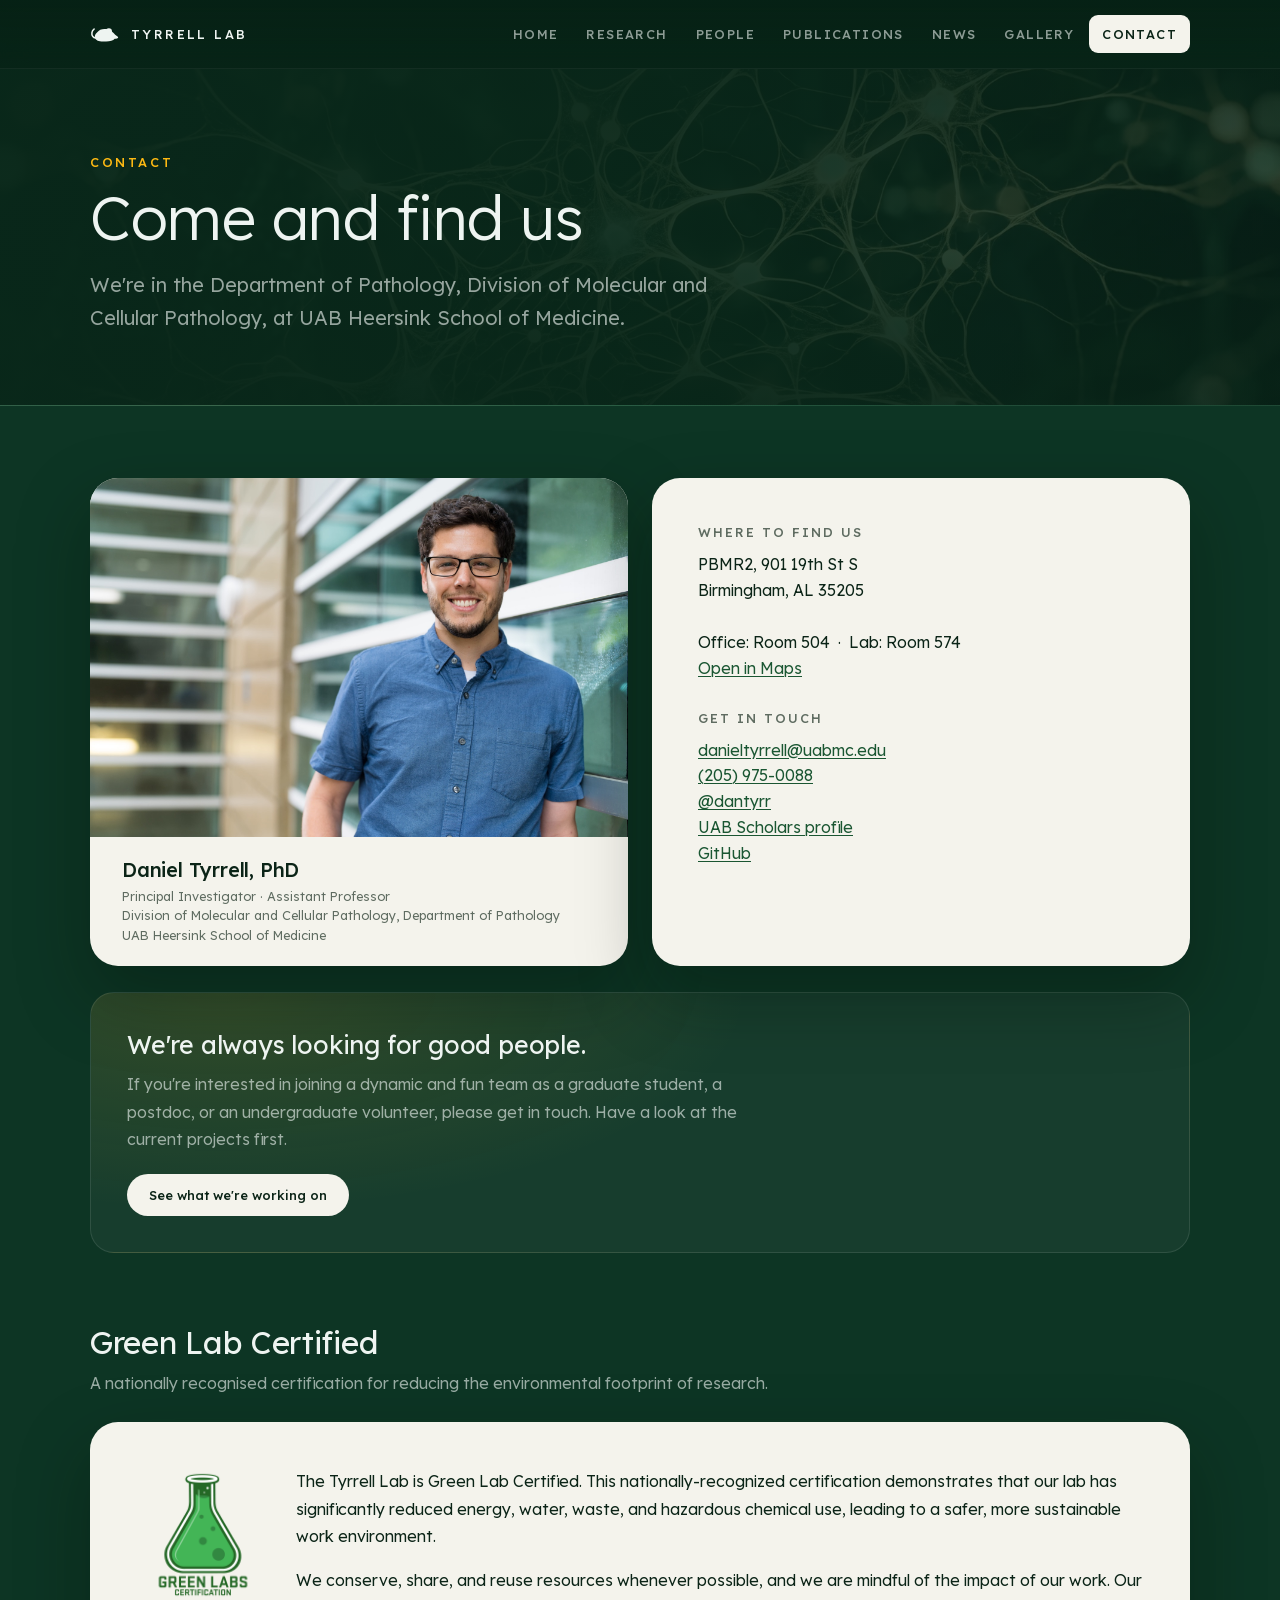
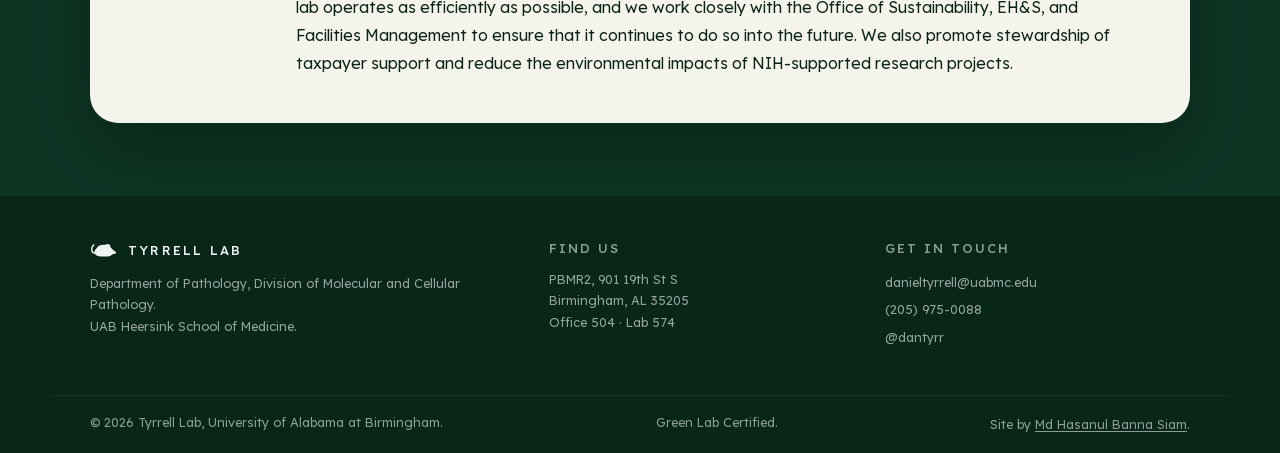
==== commit ed58cffa: "Give Siam the credit for the build Add "Site by Md Hasanul Banna Siam" to the legal bar of the six c" ====
--- a/contact.html
+++ b/contact.html
@@ -6,7 +6,7 @@
 <title>Contact &middot; Tyrrell Lab</title>
 <meta name="description" content="Contact the Tyrrell Lab, Department of Pathology, UAB Heersink School of Medicine, Birmingham, Alabama.">
 <link rel="icon" href="data:image/svg+xml,%3Csvg xmlns='http://www.w3.org/2000/svg' viewBox='0 0 22 24'%3E%3Crect width='22' height='24' rx='3' fill='%231a5632'/%3E%3Cellipse cx='11.4' cy='13' rx='6.2' ry='4.3' fill='%23fff'/%3E%3Ccircle cx='7.6' cy='8.9' r='2.5' fill='%23fff'/%3E%3Ccircle cx='16.3' cy='12.2' r='.9' fill='%231a5632'/%3E%3Cpath d='M5.4 14.6c-2 .3-3.2-.7-3-2.4' fill='none' stroke='%23fff' stroke-width='1.15' stroke-linecap='round'/%3E%3C/svg%3E">
-<link rel="stylesheet" href="assets/css/site.css?v=89">
+<link rel="stylesheet" href="assets/css/site.css?v=90">
 </head>
 <body>
 <div class="doc">
@@ -130,6 +130,7 @@
   <div class="legal">
     <span>&copy; 2026 Tyrrell Lab, University of Alabama at Birmingham.</span>
     <span>Green Lab Certified.</span>
+    <span>Site by <a href="https://github.com/mhbsiam" rel="noopener">Md Hasanul Banna Siam</a>.</span>
   </div>
 </footer>
 </div>
--- a/assets/css/site.css
+++ b/assets/css/site.css
@@ -992,6 +992,17 @@
   display:flex; flex-wrap:wrap; gap:6px 18px; justify-content:space-between;
 }
 
+/* The build credit sits in the legal bar and in the landing page's slim bar.
+   `.ftr a` is a block, which is correct for the three columns above but not
+   for a name inside a sentence, thus the link goes back to inline here. The
+   colour is inherited, so the credit keeps the 4.5:1 of its own bar and the
+   underline, not a second colour, marks the link. */
+.legal a, .ftr-slim-in a{
+  display:inline; padding:0; color:inherit;
+  text-decoration:underline; text-underline-offset:2px;
+}
+.legal a:hover, .ftr-slim-in a:hover{ color:var(--ink); }
+
 /* ── latest publication and news (narrow only) ────────────────────────
    The landing page says what the lab studies but carries no evidence that it
    is active, which is the first thing a prospective trainee and a peer each
